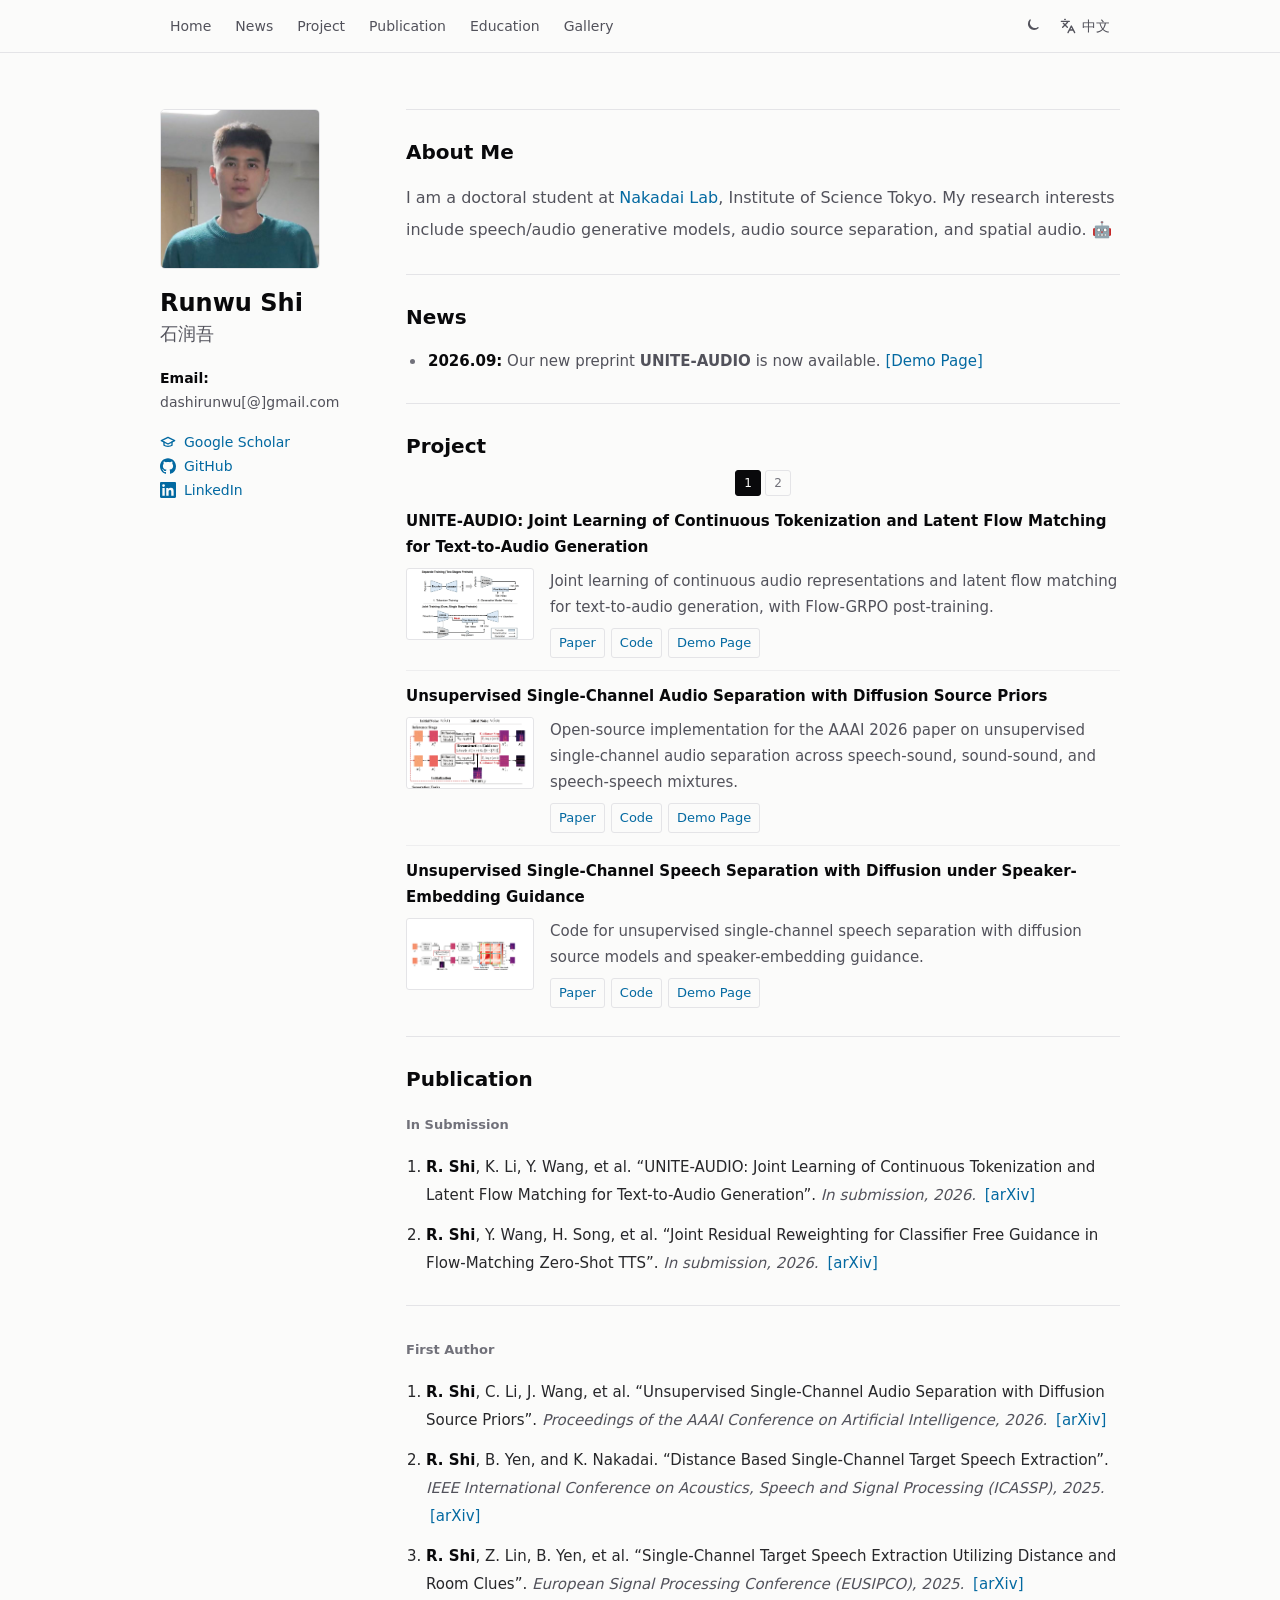
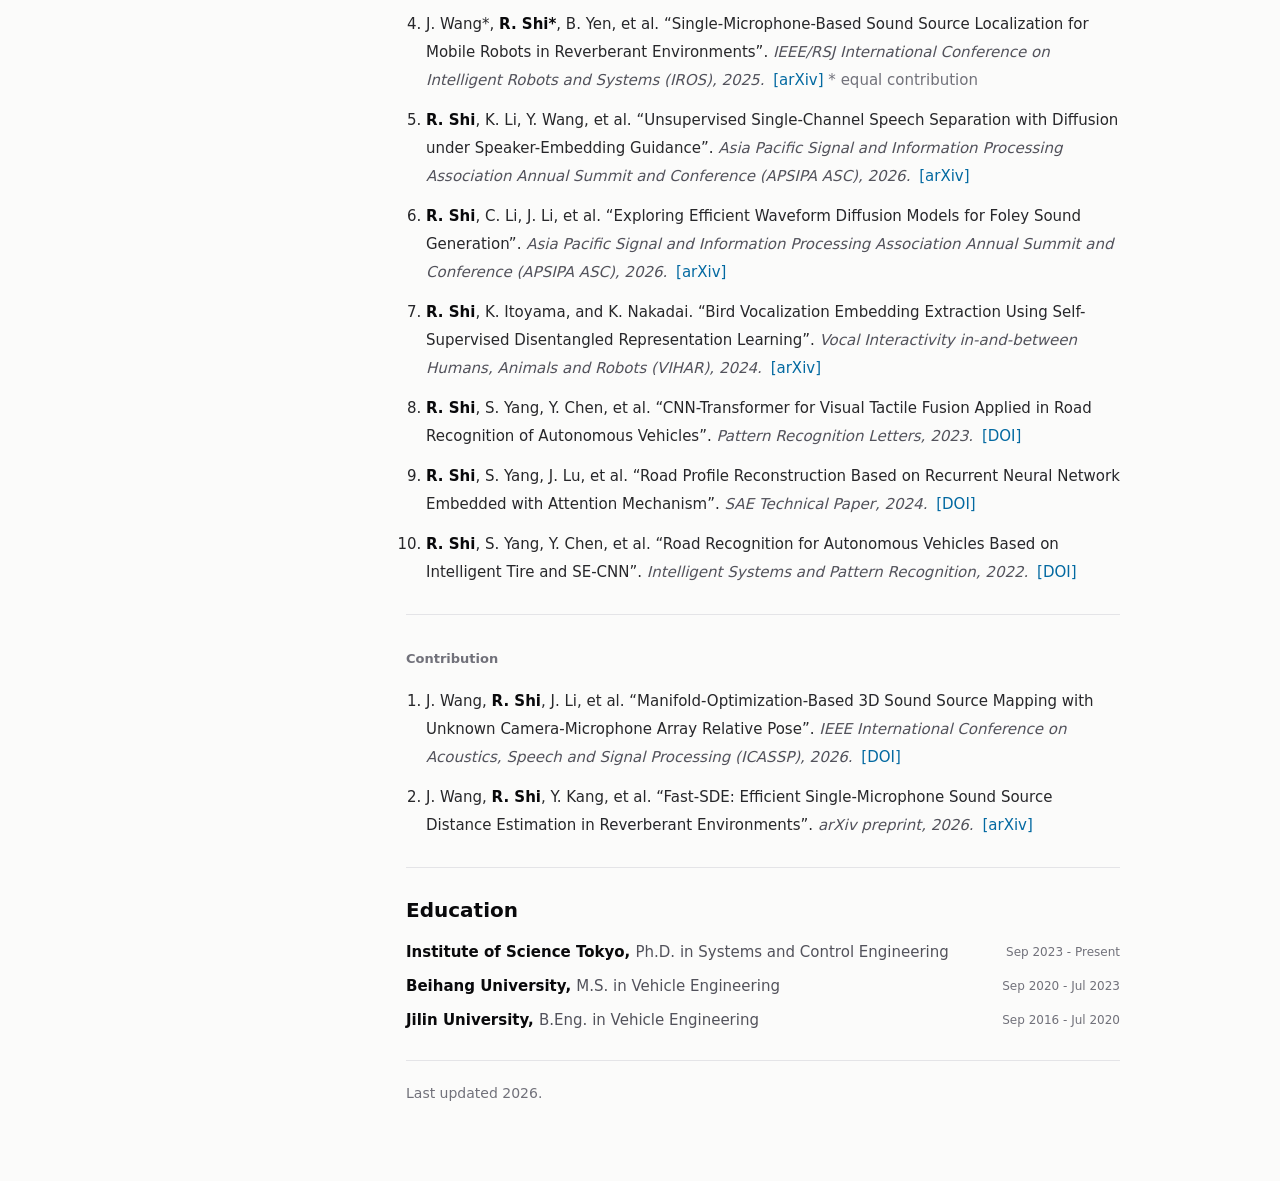
==== index.html @ 5efcd3d0 "Move project pagination above items" ====
<!doctype html>
<html lang="en" data-lang="en">
  <head>
    <meta charset="utf-8" />
    <meta name="viewport" content="width=device-width, initial-scale=1" />
    <title>Runwu Shi（石润吾）Home page</title>
    <meta
      name="description"
      content="Personal academic homepage of Runwu Shi, a doctoral student working on speech, audio, and signal processing."
    />
    <meta property="og:title" content="Runwu Shi（石润吾）Home page" />
    <meta
      property="og:description"
      content="Personal academic homepage of Runwu Shi, a doctoral student working on speech, audio, and signal processing."
    />
    <meta property="og:url" content="https://runwushi.github.io/" />
    <meta property="og:type" content="website" />
    <link rel="icon" type="image/png" href="assets/favicon.png" />
    <link rel="apple-touch-icon" href="assets/favicon.png" />
    <link rel="stylesheet" href="styles.css?v=20260924-2" />
  </head>
  <body>
    <header class="site-header">
      <div class="header-inner">
        <nav class="nav" aria-label="Primary navigation">
          <a href="#top">Home</a>
          <a href="#news">News</a>
          <a href="#projects">Project</a>
          <a href="#publications">Publication</a>
          <a href="#education">Education</a>
          <a href="gallery.html">Gallery</a>
        </nav>
        <div class="header-actions">
          <button
            class="icon-button"
            id="theme-toggle"
            type="button"
            aria-label="Switch to dark mode"
            title="Switch to dark mode"
          >
            <svg class="moon-icon" aria-hidden="true" viewBox="0 0 24 24">
              <path
                d="M21 14.7A8.5 8.5 0 0 1 9.3 3a7 7 0 1 0 11.7 11.7Z"
              />
            </svg>
            <svg class="sun-icon" aria-hidden="true" viewBox="0 0 24 24">
              <circle cx="12" cy="12" r="4" />
              <path
                d="M12 2v2M12 20v2M4.9 4.9l1.4 1.4M17.7 17.7l1.4 1.4M2 12h2M20 12h2M4.9 19.1l1.4-1.4M17.7 6.3l1.4-1.4"
              />
            </svg>
          </button>
          <button class="language-button" id="language-toggle" type="button">
            <svg aria-hidden="true" viewBox="0 0 24 24">
              <path
                d="m5 8 6 6M4 14l6-6 2-3M2 5h12M7 2h1M22 22l-5-10-5 10M14 18h6"
              />
            </svg>
            <span class="lang-en">中文</span>
            <span class="lang-zh">English</span>
          </button>
        </div>
      </div>
    </header>

    <main id="top" class="page">
      <aside class="profile">
        <img
          class="portrait"
          src="assets/runwu-shi-photo.jpg"
          alt="Runwu Shi portrait"
        />
        <h1>Runwu Shi</h1>
        <p class="cn-name">石润吾</p>
        <p class="email">
          <strong><span class="lang-en">Email</span><span class="lang-zh">邮箱</span>:</strong>
          dashirunwu[@]gmail.com
        </p>
        <div class="profile-links">
          <a
            href="https://scholar.google.com/citations?user=aUKH6-wAAAAJ&amp;hl=zh-CN"
            target="_blank"
            rel="noreferrer"
          >
            <svg aria-hidden="true" viewBox="0 0 24 24">
              <path d="M22 10 12 5 2 10l10 5 10-5Z" />
              <path d="M6 12v5c2.7 2 9.3 2 12 0v-5" />
            </svg>
            Google Scholar
          </a>
          <a href="https://github.com/RunwuShi/" target="_blank" rel="noreferrer">
            <svg aria-hidden="true" viewBox="0 0 24 24" class="github-mark">
              <path
                d="M12 .3C5.37.3 0 5.67 0 12.3c0 5.3 3.44 9.8 8.2 11.38.6.11.82-.26.82-.58 0-.28-.01-1.04-.02-2.04-3.34.72-4.04-1.61-4.04-1.61-.55-1.39-1.33-1.76-1.33-1.76-1.09-.74.08-.73.08-.73 1.2.08 1.84 1.24 1.84 1.24 1.07 1.83 2.81 1.3 3.49 1 .11-.78.42-1.3.76-1.6-2.66-.3-5.46-1.33-5.46-5.93 0-1.31.47-2.38 1.24-3.22-.12-.3-.54-1.52.12-3.18 0 0 1.01-.32 3.3 1.23.96-.27 1.98-.4 3-.4s2.04.13 3 .4c2.29-1.55 3.3-1.23 3.3-1.23.66 1.66.24 2.88.12 3.18.77.84 1.24 1.91 1.24 3.22 0 4.61-2.81 5.62-5.48 5.92.43.37.82 1.1.82 2.22 0 1.6-.02 2.89-.02 3.28 0 .32.22.69.83.57A12 12 0 0 0 24 12.3C24 5.67 18.63.3 12 .3Z"
              />
            </svg>
            GitHub
          </a>
          <a href="https://www.linkedin.com/in/runwu-shi-97a55925b" target="_blank" rel="noreferrer">
            <svg aria-hidden="true" viewBox="0 0 24 24" class="brand-mark">
              <path
                d="M20.45 20.45h-3.56v-5.58c0-1.33-.02-3.04-1.85-3.04-1.86 0-2.14 1.45-2.14 2.95v5.67H9.34V8.98h3.41v1.57h.05a3.74 3.74 0 0 1 3.37-1.85c3.61 0 4.28 2.38 4.28 5.47v6.28ZM5.32 7.42a2.06 2.06 0 1 1 0-4.12 2.06 2.06 0 0 1 0 4.12Zm1.78 13.03H3.54V8.98H7.1v11.47ZM22.23 0H1.76C.79 0 0 .77 0 1.73v20.54C0 23.23.79 24 1.76 24h20.47c.98 0 1.77-.77 1.77-1.73V1.73C24 .77 23.21 0 22.23 0Z"
              />
            </svg>
            LinkedIn
          </a>
        </div>
      </aside>

      <article class="content">
        <section id="about">
          <h2><span class="lang-en">About Me</span><span class="lang-zh">个人简介</span></h2>
          <p class="lang-en">
            I am a doctoral student at
            <a href="https://www.ra.sc.e.titech.ac.jp/" target="_blank" rel="noreferrer">Nakadai Lab</a>,
            Institute of Science Tokyo. My research interests include speech/audio
            generative models, audio source separation, and spatial audio. 🤖
          </p>
          <p class="lang-zh">
            我是东京科学大学
            <a href="https://www.ra.sc.e.titech.ac.jp/" target="_blank" rel="noreferrer">Nakadai Lab</a>
            的博士生。我的研究方向包括语音/音频生成模型、音源分离与空间音频等，欢迎合作~ 🤖
          </p>
        </section>

        <section id="news">
          <h2><span class="lang-en">News</span><span class="lang-zh">动态</span></h2>
          <ul class="news-list">
            <li>
              <time datetime="2026-09">2026.09:</time>
              <span class="lang-en">Our new preprint <strong>UNITE-AUDIO</strong> is now available.</span>
              <span class="lang-zh">我们的新论文 <strong>UNITE-AUDIO</strong> 现已公开。</span>
              <span class="links">
                <a href="https://runwushi.github.io/Unite-Audio/" target="_blank" rel="noreferrer">[Demo Page]</a>
              </span>
            </li>
          </ul>
        </section>

        <section id="projects">
          <h2><span class="lang-en">Project</span><span class="lang-zh">项目</span></h2>
          <nav class="project-pagination" aria-label="Project pages"></nav>
          <ul class="plain-list project-list">
            <li class="project-item">
              <p class="paper-title">UNITE-AUDIO: Joint Learning of Continuous Tokenization and Latent Flow Matching for Text-to-Audio Generation</p>
              <div class="project-body">
                <img class="project-thumbnail" src="assets/projects/unite-audio.png" alt="Overview of the UNITE-AUDIO training framework" width="1000" height="721" />
                <div class="project-copy">
                  <p class="lang-en">
                    Joint learning of continuous audio representations and latent flow
                    matching for text-to-audio generation, with Flow-GRPO post-training.
                  </p>
                  <p class="lang-zh">
                    联合学习连续音频表征与潜在 Flow Matching 的文本到音频生成方法，并采用
                    Flow-GRPO 进行后训练。
                  </p>
                  <p class="links">
                    <a href="https://arxiv.org/abs/2609.28206" target="_blank" rel="noreferrer">Paper</a>
                    <a href="https://github.com/RunwuShi/Unite-Audio" target="_blank" rel="noreferrer">Code</a>
                    <a href="https://runwushi.github.io/Unite-Audio/" target="_blank" rel="noreferrer">Demo Page</a>
                  </p>
                </div>
              </div>
            </li>
            <li class="project-item">
              <p class="paper-title">Unsupervised Single-Channel Audio Separation with Diffusion Source Priors</p>
              <div class="project-body">
                <img class="project-thumbnail" src="assets/projects/diffusion-source-priors.png" alt="Diffusion source prior audio separation framework" width="530" height="300" loading="lazy" />
                <div class="project-copy">
                  <p class="lang-en">
                    Open-source implementation for the AAAI 2026 paper on unsupervised
                    single-channel audio separation across speech-sound, sound-sound, and
                    speech-speech mixtures.
                  </p>
                  <p class="lang-zh">
                    AAAI 2026 论文的开源实现，面向 speech-sound、sound-sound 与 speech-speech
                    等单通道音频分离任务。
                  </p>
                  <p class="links">
                    <a href="https://arxiv.org/abs/2512.07226" target="_blank" rel="noreferrer">Paper</a>
                    <a href="https://github.com/RunwuShi/unasdiff" target="_blank" rel="noreferrer">Code</a>
                    <a href="https://runwushi.github.io/unasdiff/" target="_blank" rel="noreferrer">Demo Page</a>
                  </p>
                </div>
              </div>
            </li>
            <li class="project-item">
              <p class="paper-title">Unsupervised Single-Channel Speech Separation with Diffusion under Speaker-Embedding Guidance</p>
              <div class="project-body">
                <img class="project-thumbnail" src="assets/projects/speaker-embedding-guidance.png" alt="Speaker-embedding guided speech separation framework" width="1045" height="270" loading="lazy" />
                <div class="project-copy">
                  <p class="lang-en">
                    Code for unsupervised single-channel speech separation with diffusion
                    source models and speaker-embedding guidance.
                  </p>
                  <p class="lang-zh">
                    基于扩散源模型和说话人嵌入引导的无监督单通道语音分离代码。
                  </p>
                  <p class="links">
                    <a href="https://arxiv.org/abs/2509.24395" target="_blank" rel="noreferrer">Paper</a>
                    <a href="https://github.com/RunwuShi/UnSepDiff" target="_blank" rel="noreferrer">Code</a>
                    <a href="https://runwushi.github.io/UnSepDiff_demo/" target="_blank" rel="noreferrer">Demo Page</a>
                  </p>
                </div>
              </div>
            </li>
            <li class="project-item">
              <p class="paper-title">Real Grid RIR Dataset</p>
              <div class="project-body">
                <img class="project-thumbnail project-thumbnail-photo" src="assets/projects/grid-rir-dataset.jpg" alt="Microphone and loudspeaker setup for the Grid RIR dataset" width="1000" height="752" loading="lazy" />
                <div class="project-copy">
                  <p class="lang-en">
                    A real room impulse response dataset collected at grid source locations
                    in a meeting room, useful for distance estimation, spatial audio
                    separation, and target extraction.
                  </p>
                  <p class="lang-zh">
                    会议室网格位置采集的真实房间脉冲响应数据集，适用于距离估计、空间音频分离和目标提取等研究。
                  </p>
                  <p class="links">
                    <a href="https://zenodo.org/records/14717170" target="_blank" rel="noreferrer">Dataset</a>
                    <a href="https://github.com/RunwuShi/GridRIRDataset" target="_blank" rel="noreferrer">Code</a>
                  </p>
                </div>
              </div>
            </li>
          </ul>
        </section>

        <section id="publications">
          <h2><span class="lang-en">Publication</span><span class="lang-zh">论文</span></h2>
          <p class="publication-group-title">
            <span class="lang-en">In Submission</span>
            <span class="lang-zh">投稿中</span>
          </p>
          <ol class="publication-list">
            <li>
              <strong>R. Shi</strong>, K. Li, Y. Wang, et al. “UNITE-AUDIO: Joint
              Learning of Continuous Tokenization and Latent Flow Matching for
              Text-to-Audio Generation”. <em>In submission, 2026.</em>
              <a href="https://arxiv.org/abs/2609.28206" target="_blank" rel="noreferrer">[arXiv]</a>
            </li>
            <li>
              <strong>R. Shi</strong>, Y. Wang, H. Song, et al. “Joint Residual
              Reweighting for Classifier Free Guidance in Flow-Matching Zero-Shot TTS”.
              <em>In submission, 2026.</em>
              <a href="https://arxiv.org/abs/2606.25672" target="_blank" rel="noreferrer">[arXiv]</a>
            </li>
          </ol>

          <hr />

          <p class="publication-group-title">
            <span class="lang-en">First Author</span>
            <span class="lang-zh">第一作者</span>
          </p>
          <ol class="publication-list">
            <li>
              <strong>R. Shi</strong>, C. Li, J. Wang, et al. “Unsupervised
              Single-Channel Audio Separation with Diffusion Source Priors”.
              <em>Proceedings of the AAAI Conference on Artificial Intelligence, 2026.</em>
              <a href="https://arxiv.org/abs/2512.07226" target="_blank" rel="noreferrer">[arXiv]</a>
            </li>
            <li>
              <strong>R. Shi</strong>, B. Yen, and K. Nakadai. “Distance Based
              Single-Channel Target Speech Extraction”.
              <em>IEEE International Conference on Acoustics, Speech and Signal Processing (ICASSP), 2025.</em>
              <a href="https://arxiv.org/abs/2412.20144" target="_blank" rel="noreferrer">[arXiv]</a>
            </li>
            <li>
              <strong>R. Shi</strong>, Z. Lin, B. Yen, et al. “Single-Channel Target
              Speech Extraction Utilizing Distance and Room Clues”.
              <em>European Signal Processing Conference (EUSIPCO), 2025.</em>
              <a href="https://arxiv.org/abs/2505.14433" target="_blank" rel="noreferrer">[arXiv]</a>
            </li>
            <li>
              J. Wang*, <strong>R. Shi*</strong>, B. Yen, et al.
              “Single-Microphone-Based Sound Source Localization for Mobile Robots in
              Reverberant Environments”.
              <em>IEEE/RSJ International Conference on Intelligent Robots and Systems (IROS), 2025.</em>
              <a href="https://arxiv.org/abs/2506.16173" target="_blank" rel="noreferrer">[arXiv]</a>
              <span class="note">* equal contribution</span>
            </li>
            <li>
              <strong>R. Shi</strong>, K. Li, Y. Wang, et al. “Unsupervised
              Single-Channel Speech Separation with Diffusion under Speaker-Embedding
              Guidance”.
              <em>Asia Pacific Signal and Information Processing Association Annual Summit and Conference (APSIPA ASC), 2026.</em>
              <a href="https://arxiv.org/abs/2509.24395" target="_blank" rel="noreferrer">[arXiv]</a>
            </li>
            <li>
              <strong>R. Shi</strong>, C. Li, J. Li, et al. “Exploring Efficient
              Waveform Diffusion Models for Foley Sound Generation”.
              <em>Asia Pacific Signal and Information Processing Association Annual Summit and Conference (APSIPA ASC), 2026.</em>
              <a href="https://arxiv.org/abs/2607.29148" target="_blank" rel="noreferrer">[arXiv]</a>
            </li>
            <li>
              <strong>R. Shi</strong>, K. Itoyama, and K. Nakadai. “Bird Vocalization
              Embedding Extraction Using Self-Supervised Disentangled Representation
              Learning”.
              <em>Vocal Interactivity in-and-between Humans, Animals and Robots (VIHAR), 2024.</em>
              <a href="https://arxiv.org/abs/2412.20146" target="_blank" rel="noreferrer">[arXiv]</a>
            </li>
            <li>
              <strong>R. Shi</strong>, S. Yang, Y. Chen, et al. “CNN-Transformer for
              Visual Tactile Fusion Applied in Road Recognition of Autonomous Vehicles”.
              <em>Pattern Recognition Letters, 2023.</em>
              <a href="https://doi.org/10.1016/j.patrec.2022.11.023" target="_blank" rel="noreferrer">[DOI]</a>
            </li>
            <li>
              <strong>R. Shi</strong>, S. Yang, J. Lu, et al. “Road Profile
              Reconstruction Based on Recurrent Neural Network Embedded with Attention
              Mechanism”. <em>SAE Technical Paper, 2024.</em>
              <a href="https://doi.org/10.4271/2024-01-2294" target="_blank" rel="noreferrer">[DOI]</a>
            </li>
            <li>
              <strong>R. Shi</strong>, S. Yang, Y. Chen, et al. “Road Recognition for
              Autonomous Vehicles Based on Intelligent Tire and SE-CNN”.
              <em>Intelligent Systems and Pattern Recognition, 2022.</em>
              <a href="https://doi.org/10.1007/978-3-031-08277-1_24" target="_blank" rel="noreferrer">[DOI]</a>
            </li>
          </ol>

          <hr />

          <p class="publication-group-title">
            <span class="lang-en">Contribution</span>
            <span class="lang-zh">合作论文</span>
          </p>
          <ol class="publication-list">
            <li>
              J. Wang, <strong>R. Shi</strong>, J. Li, et al.
              “Manifold-Optimization-Based 3D Sound Source Mapping with Unknown
              Camera-Microphone Array Relative Pose”.
              <em>IEEE International Conference on Acoustics, Speech and Signal Processing (ICASSP), 2026.</em>
              <a href="https://doi.org/10.1109/ICASSP55912.2026.11462576" target="_blank" rel="noreferrer">[DOI]</a>
            </li>
            <li>
              J. Wang, <strong>R. Shi</strong>, Y. Kang, et al. “Fast-SDE: Efficient
              Single-Microphone Sound Source Distance Estimation in Reverberant
              Environments”. <em>arXiv preprint, 2026.</em>
              <a href="https://arxiv.org/abs/2606.12339" target="_blank" rel="noreferrer">[arXiv]</a>
            </li>
          </ol>
        </section>

        <section id="education">
          <h2><span class="lang-en">Education</span><span class="lang-zh">教育背景</span></h2>
          <div class="education-list">
            <div class="education-row">
              <p>
                <strong class="lang-en">Institute of Science Tokyo, </strong>
                <strong class="lang-zh">东京科学大学（东京工业大学），</strong>
                <span class="lang-en">Ph.D. in Systems and Control Engineering</span>
                <span class="lang-zh">系统与控制工程，博士</span>
              </p>
              <time><span class="lang-en">Sep 2023 - Present</span><span class="lang-zh">2023.9 - 至今</span></time>
            </div>
            <div class="education-row">
              <p>
                <strong class="lang-en">Beihang University, </strong>
                <strong class="lang-zh">北京航空航天大学，</strong>
                <span class="lang-en">M.S. in Vehicle Engineering</span>
                <span class="lang-zh">车辆工程，硕士</span>
              </p>
              <time><span class="lang-en">Sep 2020 - Jul 2023</span><span class="lang-zh">2020.9 - 2023.7</span></time>
            </div>
            <div class="education-row">
              <p>
                <strong class="lang-en">Jilin University, </strong>
                <strong class="lang-zh">吉林大学，</strong>
                <span class="lang-en">B.Eng. in Vehicle Engineering</span>
                <span class="lang-zh">车辆工程，本科</span>
              </p>
              <time><span class="lang-en">Sep 2016 - Jul 2020</span><span class="lang-zh">2016.9 - 2020.7</span></time>
            </div>
          </div>
        </section>

        <footer>Last updated 2026.</footer>
      </article>
    </main>

    <script src="script.js?v=20260924-4"></script>
  </body>
</html>
---- styles.css ----
:root {
  color-scheme: light;
  --bg: #fbfbfa;
  --text: #27272a;
  --muted: #52525b;
  --subtle: #71717a;
  --heading: #09090b;
  --line: #e4e4e7;
  --line-soft: #eeeeef;
  --hover: #f4f4f5;
  --link: #0369a1;
  --header-bg: rgb(251 251 250 / 0.95);
}

:root.dark {
  color-scheme: dark;
  --bg: #2b2b2b;
  --text: #d4d4d8;
  --muted: #d4d4d8;
  --subtle: #a1a1aa;
  --heading: #f4f4f5;
  --line: rgb(63 63 70 / 0.65);
  --line-soft: rgb(63 63 70 / 0.55);
  --hover: rgb(63 63 70 / 0.3);
  --link: #7dd3fc;
  --header-bg: rgb(43 43 43 / 0.95);
}

* {
  box-sizing: border-box;
}

html {
  scroll-behavior: smooth;
}

body {
  margin: 0;
  background: var(--bg);
  color: var(--text);
  font-family:
    ui-sans-serif,
    system-ui,
    -apple-system,
    BlinkMacSystemFont,
    "Segoe UI",
    sans-serif;
  transition:
    background-color 180ms ease,
    color 180ms ease;
}

a {
  color: var(--link);
  text-decoration: none;
}

a:hover {
  text-decoration: underline;
}

.site-header {
  position: sticky;
  top: 0;
  z-index: 50;
  border-bottom: 1px solid var(--line);
  background: var(--header-bg);
  backdrop-filter: blur(12px);
}

.header-inner {
  max-width: 64rem;
  margin: 0 auto;
  padding: 0.75rem 1.25rem;
  display: flex;
  align-items: center;
  justify-content: space-between;
  gap: 1rem;
}

.nav {
  display: flex;
  flex-wrap: wrap;
  align-items: center;
  gap: 0.25rem;
}

.nav a,
.language-button {
  border-radius: 3px;
  padding: 0.25rem 0.625rem;
  color: var(--muted);
  font-size: 0.875rem;
  line-height: 1.25rem;
  transition:
    background-color 150ms ease,
    color 150ms ease;
}

.nav a:hover,
.language-button:hover {
  background: var(--hover);
  color: var(--heading);
  text-decoration: none;
}

.header-actions {
  display: flex;
  align-items: center;
  flex-shrink: 0;
  gap: 0.25rem;
}

button {
  border: 0;
  background: transparent;
  font: inherit;
  color: inherit;
  cursor: pointer;
}

.icon-button {
  width: 1.75rem;
  height: 1.75rem;
  display: inline-flex;
  align-items: center;
  justify-content: center;
  color: var(--muted);
  transition: color 150ms ease;
}

.icon-button:hover {
  color: var(--heading);
}

.icon-button svg,
.language-button svg {
  width: 1rem;
  height: 1rem;
  fill: none;
  stroke: currentColor;
  stroke-linecap: round;
  stroke-linejoin: round;
  stroke-width: 2;
  transition: transform 150ms ease;
}

.icon-button:hover .moon-icon {
  transform: rotate(-12deg) scale(1.1);
}

.icon-button:hover .sun-icon {
  transform: rotate(12deg) scale(1.1);
}

.language-button:hover svg {
  transform: translateY(-0.125rem) scale(1.1);
}

.sun-icon,
.dark .moon-icon {
  display: none;
}

.dark .sun-icon {
  display: block;
}

.language-button {
  display: inline-flex;
  align-items: center;
  gap: 0.375rem;
}

.page {
  max-width: 64rem;
  margin: 0 auto;
  padding: 2.5rem 1.25rem;
  display: grid;
  gap: 2.25rem;
}

.profile {
  align-self: start;
}

.portrait {
  width: 8rem;
  aspect-ratio: 1;
  object-fit: cover;
  object-position: 50% 18%;
  border: 1px solid var(--line);
  border-radius: 5px;
  display: block;
}

.profile h1 {
  margin: 1.25rem 0 0;
  color: var(--heading);
  font-size: 1.5rem;
  line-height: 1.2;
}

.cn-name {
  margin: 0.25rem 0 0;
  color: var(--muted);
  font-size: 1.125rem;
  font-weight: 500;
}

.email {
  margin: 1.25rem 0 0;
  color: var(--muted);
  font-size: 0.875rem;
  line-height: 1.5rem;
}

.email strong {
  color: var(--heading);
  font-weight: 600;
}

.profile-links {
  margin-top: 1.25rem;
  display: flex;
  flex-direction: column;
  gap: 0.5rem;
}

.profile-links a {
  width: fit-content;
  display: inline-flex;
  align-items: center;
  gap: 0.5rem;
  font-size: 0.875rem;
}

.profile-links svg {
  width: 1rem;
  height: 1rem;
  flex: 0 0 auto;
  fill: none;
  stroke: currentColor;
  stroke-linecap: round;
  stroke-linejoin: round;
  stroke-width: 2;
}

.profile-links .github-mark,
.profile-links .brand-mark {
  fill: currentColor;
  stroke: none;
}

section {
  scroll-margin-top: 5rem;
  border-top: 1px solid var(--line);
  padding: 1.75rem 0;
}

h2 {
  margin: 0 0 1rem;
  color: var(--heading);
  font-size: 1.25rem;
  line-height: 1.75rem;
}

p {
  margin: 0;
}

section > p {
  max-width: 48rem;
  color: var(--muted);
  font-size: 1rem;
  line-height: 2rem;
}

.education-list {
  display: grid;
  gap: 0.625rem;
}

.education-row {
  display: grid;
  gap: 0.125rem;
}

.education-row p {
  color: var(--muted);
  font-size: 0.9375rem;
  line-height: 1.5rem;
}

.education-row strong {
  color: var(--heading);
  font-weight: 600;
}

.education-row time {
  color: var(--subtle);
  font-size: 0.75rem;
  font-weight: 500;
  line-height: 1.5rem;
}

.plain-list {
  margin: 0;
  padding: 0;
  list-style: none;
}

.news-list {
  margin: 0;
  padding-left: 1.25rem;
  color: var(--muted);
  font-size: 0.9375rem;
  line-height: 1.75rem;
}

.news-list li {
  display: list-item;
  padding-left: 0.125rem;
}

.news-list li::marker {
  color: var(--subtle);
}

.news-list time {
  color: var(--heading);
  font-weight: 600;
  font-variant-numeric: tabular-nums;
  white-space: nowrap;
}

.news-list .links {
  display: inline;
}

.news-list .links a:last-child {
  margin-right: 0;
}

.project-list {
  display: grid;
  color: var(--muted);
  font-size: 0.9375rem;
  line-height: 1.625rem;
}

.project-item + .project-item {
  margin-top: 0.75rem;
  padding-top: 0.75rem;
  border-top: 1px solid var(--line-soft);
}

.project-item.project-page-first {
  margin-top: 0;
  padding-top: 0;
  border-top: 0;
}

.paper-title {
  color: var(--heading);
  font-weight: 600;
}

.project-body {
  margin-top: 0.5rem;
  display: grid;
  grid-template-columns: 8rem minmax(0, 1fr);
  align-items: start;
  gap: 1rem;
}

.project-thumbnail {
  width: 100%;
  height: 4.5rem;
  aspect-ratio: 16 / 9;
  display: block;
  object-fit: contain;
  border: 1px solid var(--line);
  border-radius: 3px;
  background: light-dark(#ffffff, #f4f4f5);
}

.project-thumbnail-photo {
  object-fit: cover;
}

.project-list .links {
  margin-top: 0.5rem;
  display: flex;
  flex-wrap: wrap;
  gap: 0.375rem;
}

.project-list .links a {
  margin: 0;
  border: 1px solid var(--line);
  border-radius: 3px;
  padding: 0.125rem 0.5rem;
  font-size: 0.8125rem;
  line-height: 1.5rem;
  transition:
    background-color 150ms ease,
    color 150ms ease;
}

.project-list .links a:hover {
  background: var(--hover);
  color: var(--heading);
  text-decoration: none;
}

.project-pagination {
  margin: -0.375rem 0 0.75rem;
  display: flex;
  justify-content: center;
  gap: 0.25rem;
}

.project-pagination button {
  width: 1.625rem;
  height: 1.625rem;
  border: 1px solid var(--line);
  border-radius: 3px;
  color: var(--subtle);
  font-size: 0.75rem;
  line-height: 1;
}

.project-pagination button:hover {
  background: var(--hover);
  color: var(--heading);
}

.project-pagination button[aria-current="page"] {
  border-color: var(--heading);
  background: var(--heading);
  color: var(--bg);
}

.links a {
  margin-right: 0.5rem;
}

.publication-list {
  margin: 0;
  padding-left: 1.25rem;
  color: var(--text);
  font-size: 0.9375rem;
  line-height: 1.75rem;
}

.publication-group-title {
  margin: 0 0 0.75rem;
  color: var(--subtle);
  font-size: 0.8125rem;
  font-weight: 600;
  letter-spacing: 0;
}

.publication-list li + li {
  margin-top: 0.75rem;
}

.publication-list strong {
  color: var(--heading);
  font-weight: 700;
}

.publication-list em {
  color: var(--muted);
  font-style: italic;
}

.publication-list a {
  margin-left: 0.25rem;
}

.note {
  color: var(--subtle);
}

.gallery-page {
  max-width: 44rem;
  display: block;
}

.gallery-content {
  width: 100%;
}

.gallery-intro {
  margin-bottom: 1.75rem;
}

.gallery-list {
  display: grid;
  gap: 2.5rem;
}

.gallery-item {
  margin: 0;
}

.gallery-item + .gallery-item {
  padding-top: 2.5rem;
  border-top: 1px solid var(--line);
}

.gallery-artwork {
  width: 100%;
  height: auto;
  display: block;
  border: 1px solid var(--line);
  border-radius: 3px;
}

.gallery-item.portrait-item {
  width: min(100%, 22rem);
  margin: 0 auto;
}

.gallery-caption {
  margin-top: 0.75rem;
  display: flex;
  align-items: baseline;
  justify-content: space-between;
  gap: 1rem;
  color: var(--muted);
  font-size: 0.875rem;
  line-height: 1.5rem;
}

.gallery-caption a {
  flex-shrink: 0;
}

hr {
  margin: 1.75rem 0;
  border: 0;
  border-top: 1px solid var(--line);
}

footer {
  border-top: 1px solid var(--line);
  padding: 1.5rem 0;
  color: var(--subtle);
  font-size: 0.875rem;
}

[data-lang="en"] .lang-zh,
[data-lang="zh"] .lang-en {
  display: none;
}

@media (min-width: 640px) {
  .header-inner,
  .page {
    padding-left: 2rem;
    padding-right: 2rem;
  }

  .portrait {
    width: 10rem;
  }
}

@media (min-width: 768px) {
  .page {
    grid-template-columns: 13.125rem minmax(0, 1fr);
    padding-top: 3.5rem;
    padding-bottom: 3.5rem;
  }

  .profile {
    position: sticky;
    top: 5rem;
  }

  .education-row {
    grid-template-columns: minmax(0, 1fr) auto;
    column-gap: 1.5rem;
  }

  .education-row time {
    text-align: right;
  }
}

@media (max-width: 640px) {
  .project-body {
    grid-template-columns: 7rem minmax(0, 1fr);
    gap: 0.75rem;
  }

  .project-thumbnail {
    width: 7rem;
    height: 3.9375rem;
  }
}

@media (max-width: 520px) {
  .header-inner {
    align-items: flex-start;
  }

  .header-actions {
    padding-top: 0.125rem;
  }

  .nav a,
  .language-button {
    padding-left: 0.4rem;
    padding-right: 0.4rem;
  }

}
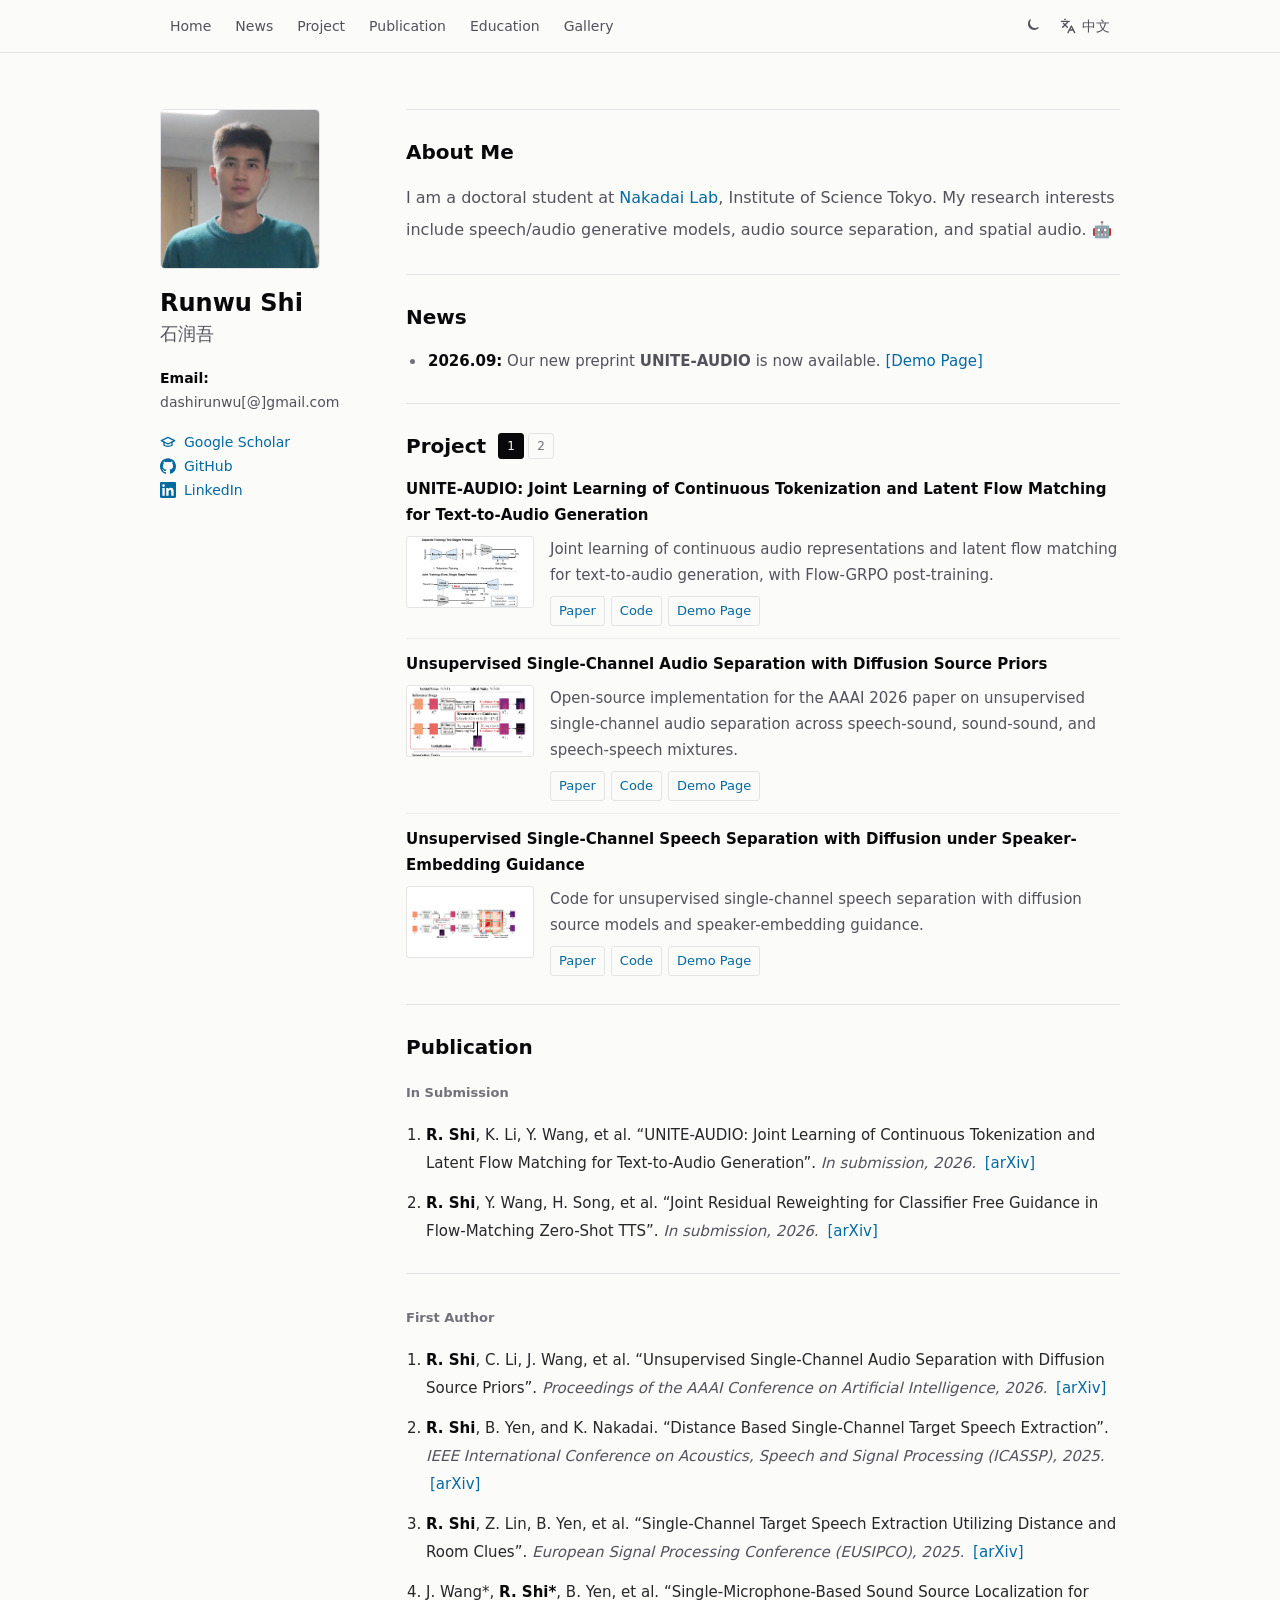
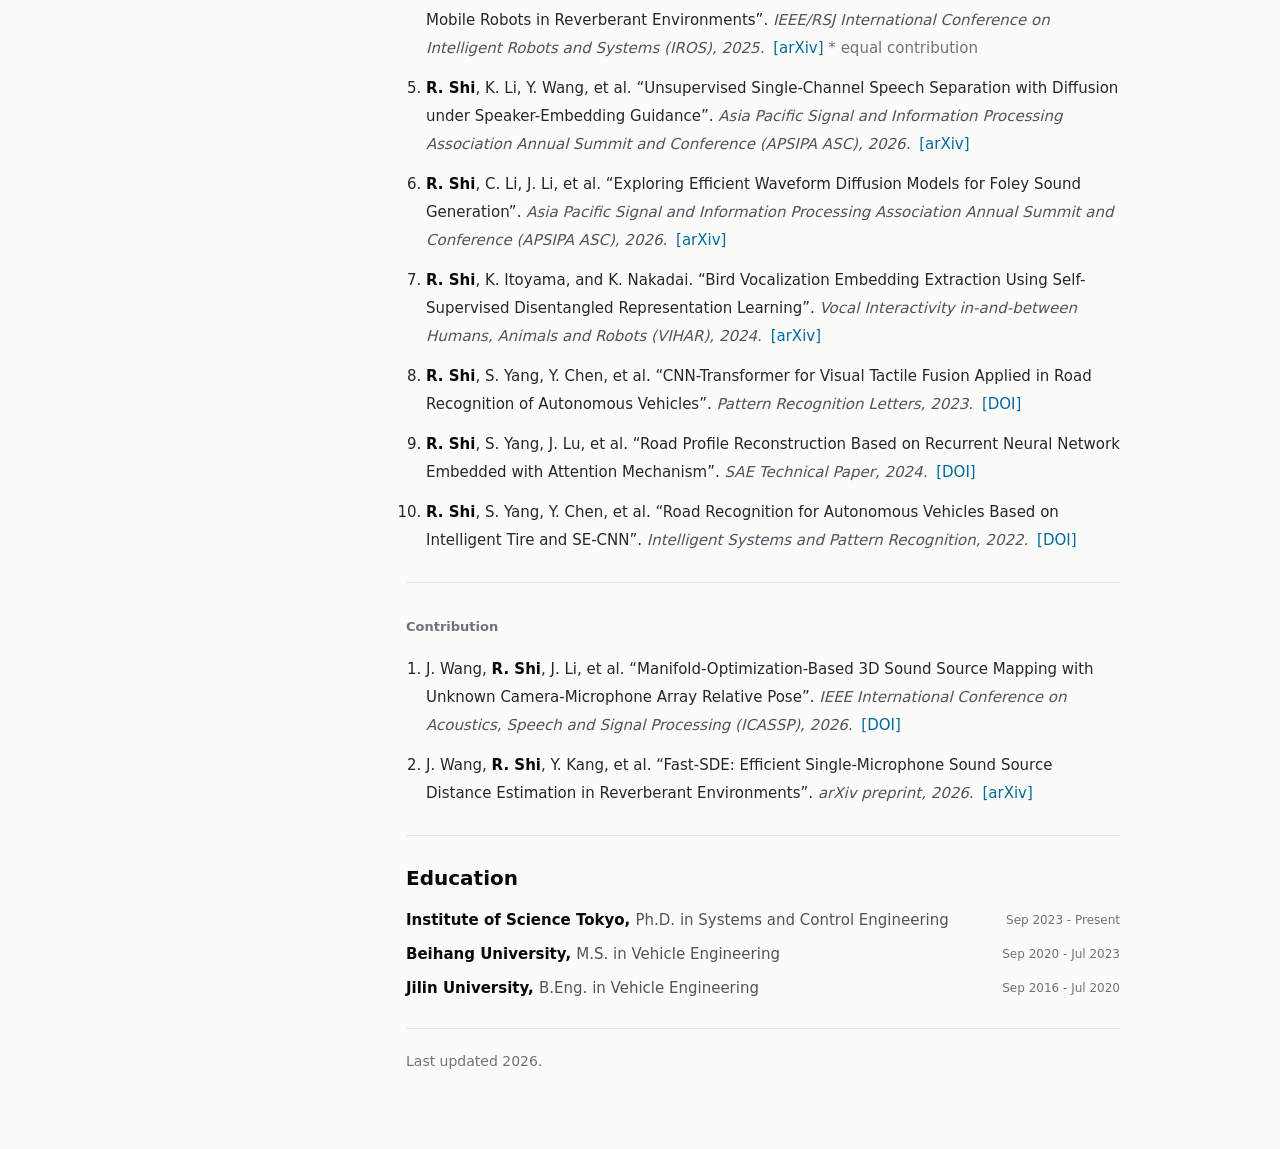
==== commit 911b3eba: "Align project pagination with heading" ====
--- a/index.html
+++ b/index.html
@@ -17,7 +17,7 @@
     <meta property="og:type" content="website" />
     <link rel="icon" type="image/png" href="assets/favicon.png" />
     <link rel="apple-touch-icon" href="assets/favicon.png" />
-    <link rel="stylesheet" href="styles.css?v=20260924-2" />
+    <link rel="stylesheet" href="styles.css?v=20260924-3" />
   </head>
   <body>
     <header class="site-header">
@@ -138,8 +138,10 @@
         </section>
 
         <section id="projects">
-          <h2><span class="lang-en">Project</span><span class="lang-zh">项目</span></h2>
-          <nav class="project-pagination" aria-label="Project pages"></nav>
+          <div class="project-heading">
+            <h2><span class="lang-en">Project</span><span class="lang-zh">项目</span></h2>
+            <nav class="project-pagination" aria-label="Project pages"></nav>
+          </div>
           <ul class="plain-list project-list">
             <li class="project-item">
               <p class="paper-title">UNITE-AUDIO: Joint Learning of Continuous Tokenization and Latent Flow Matching for Text-to-Audio Generation</p>
--- a/styles.css
+++ b/styles.css
@@ -414,10 +414,19 @@
   text-decoration: none;
 }
 
+.project-heading {
+  display: flex;
+  align-items: center;
+  gap: 0.75rem;
+  margin-bottom: 1rem;
+}
+
+.project-heading h2 {
+  margin: 0;
+}
+
 .project-pagination {
-  margin: -0.375rem 0 0.75rem;
-  display: flex;
-  justify-content: center;
+  display: flex;
   gap: 0.25rem;
 }
 
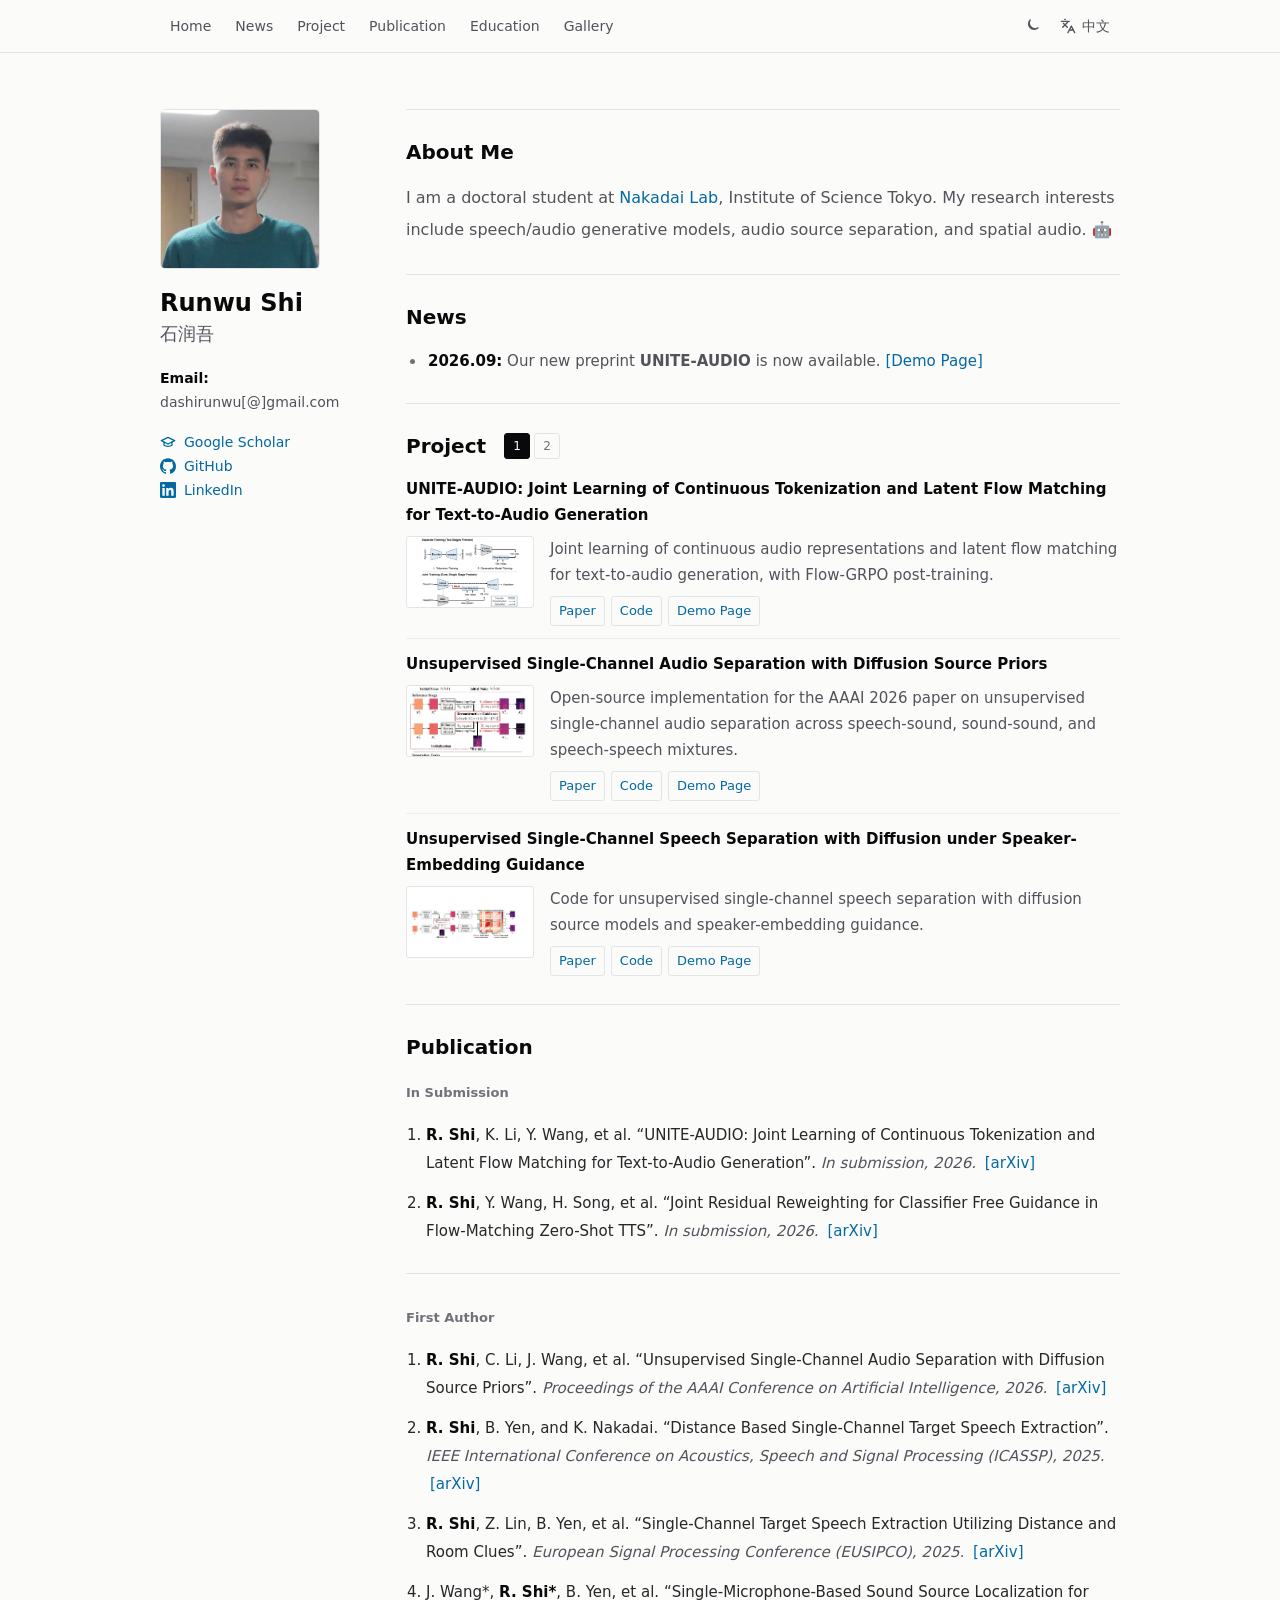
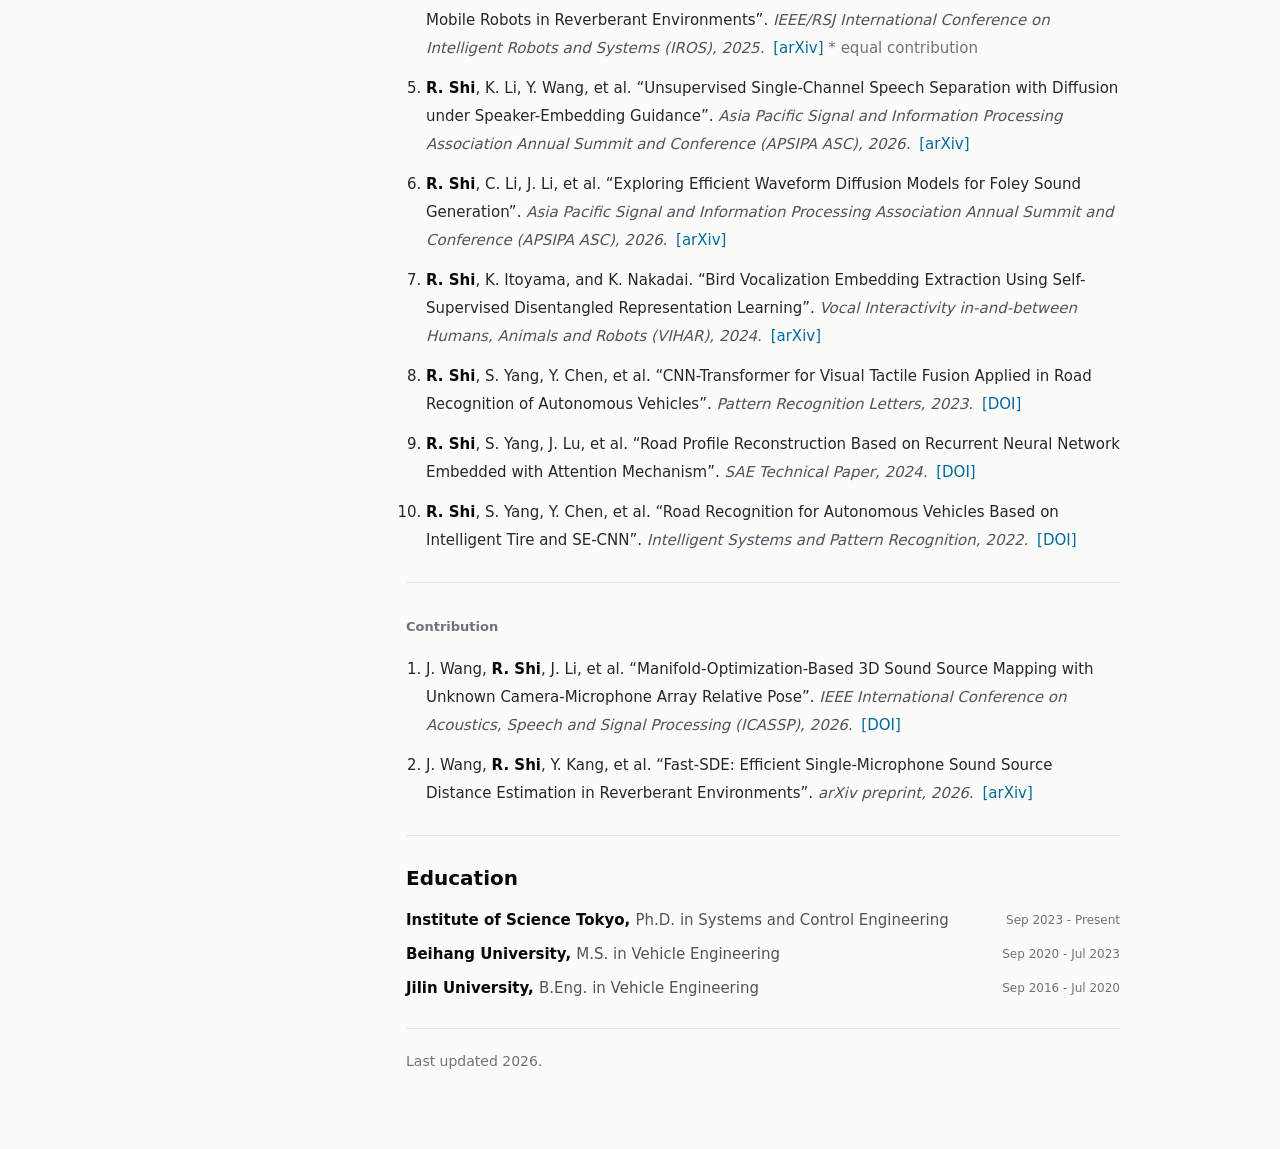
==== commit 03988cc2: "Space project pagination from heading" ====
--- a/index.html
+++ b/index.html
@@ -17,7 +17,7 @@
     <meta property="og:type" content="website" />
     <link rel="icon" type="image/png" href="assets/favicon.png" />
     <link rel="apple-touch-icon" href="assets/favicon.png" />
-    <link rel="stylesheet" href="styles.css?v=20260924-3" />
+    <link rel="stylesheet" href="styles.css?v=20260924-4" />
   </head>
   <body>
     <header class="site-header">
--- a/styles.css
+++ b/styles.css
@@ -417,7 +417,7 @@
 .project-heading {
   display: flex;
   align-items: center;
-  gap: 0.75rem;
+  gap: 1.125rem;
   margin-bottom: 1rem;
 }
 
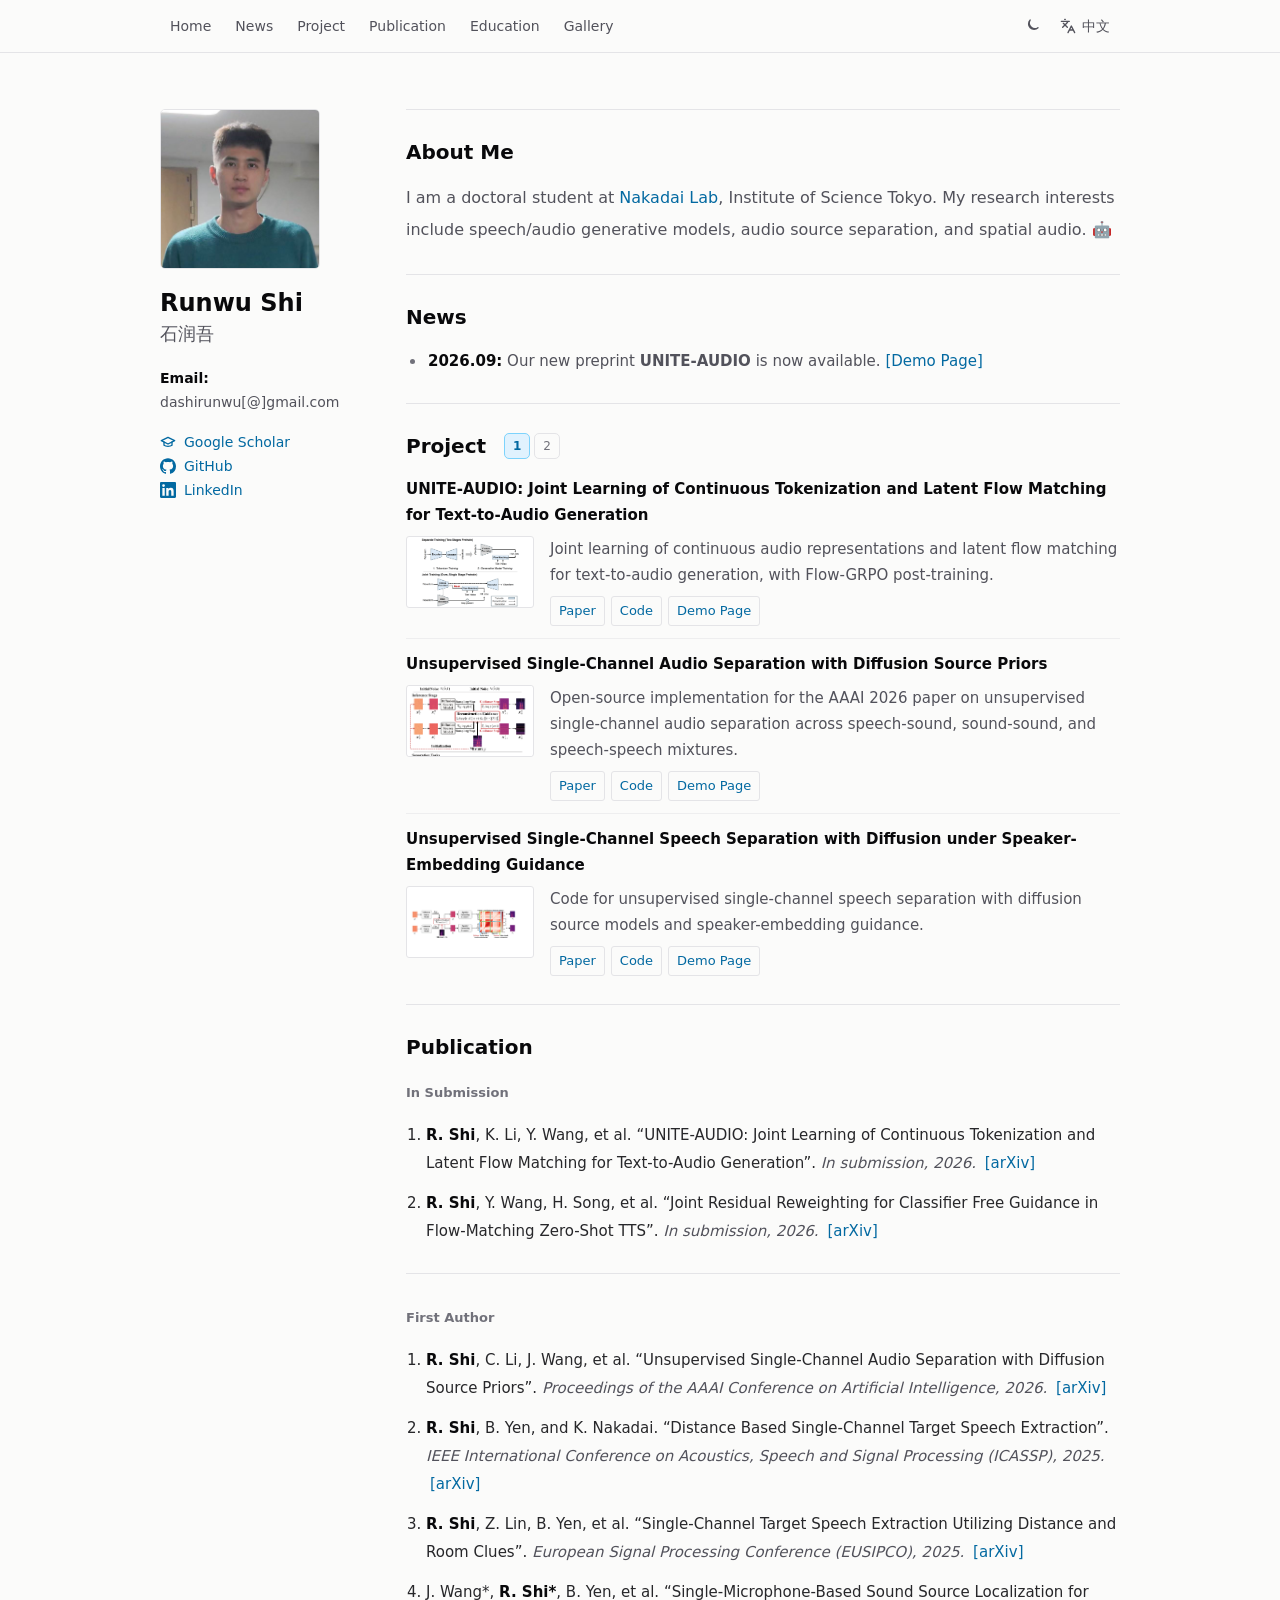
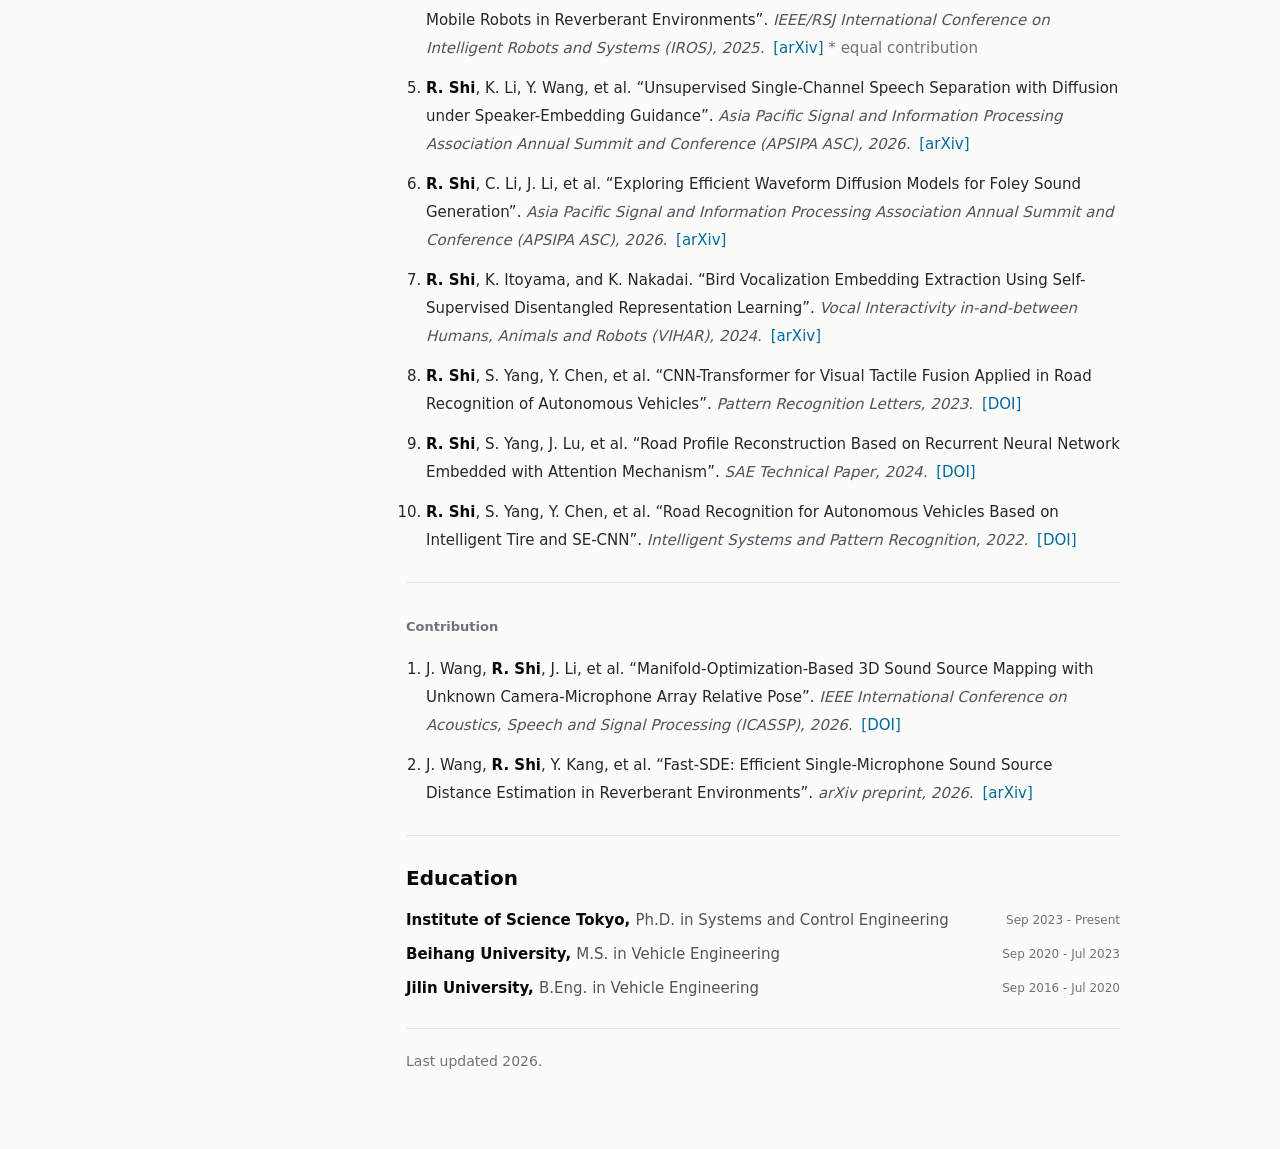
==== commit fad277a0: "Soften project pagination style" ====
--- a/index.html
+++ b/index.html
@@ -17,7 +17,7 @@
     <meta property="og:type" content="website" />
     <link rel="icon" type="image/png" href="assets/favicon.png" />
     <link rel="apple-touch-icon" href="assets/favicon.png" />
-    <link rel="stylesheet" href="styles.css?v=20260924-4" />
+    <link rel="stylesheet" href="styles.css?v=20260924-5" />
   </head>
   <body>
     <header class="site-header">
--- a/styles.css
+++ b/styles.css
@@ -9,6 +9,8 @@
   --line-soft: #eeeeef;
   --hover: #f4f4f5;
   --link: #0369a1;
+  --pagination-active-bg: #e0f2fe;
+  --pagination-active-border: #7dd3fc;
   --header-bg: rgb(251 251 250 / 0.95);
 }
 
@@ -23,6 +25,8 @@
   --line-soft: rgb(63 63 70 / 0.55);
   --hover: rgb(63 63 70 / 0.3);
   --link: #7dd3fc;
+  --pagination-active-bg: #164e63;
+  --pagination-active-border: #0e7490;
   --header-bg: rgb(43 43 43 / 0.95);
 }
 
@@ -434,7 +438,7 @@
   width: 1.625rem;
   height: 1.625rem;
   border: 1px solid var(--line);
-  border-radius: 3px;
+  border-radius: 5px;
   color: var(--subtle);
   font-size: 0.75rem;
   line-height: 1;
@@ -446,9 +450,10 @@
 }
 
 .project-pagination button[aria-current="page"] {
-  border-color: var(--heading);
-  background: var(--heading);
-  color: var(--bg);
+  border-color: var(--pagination-active-border);
+  background: var(--pagination-active-bg);
+  color: var(--link);
+  font-weight: 600;
 }
 
 .links a {
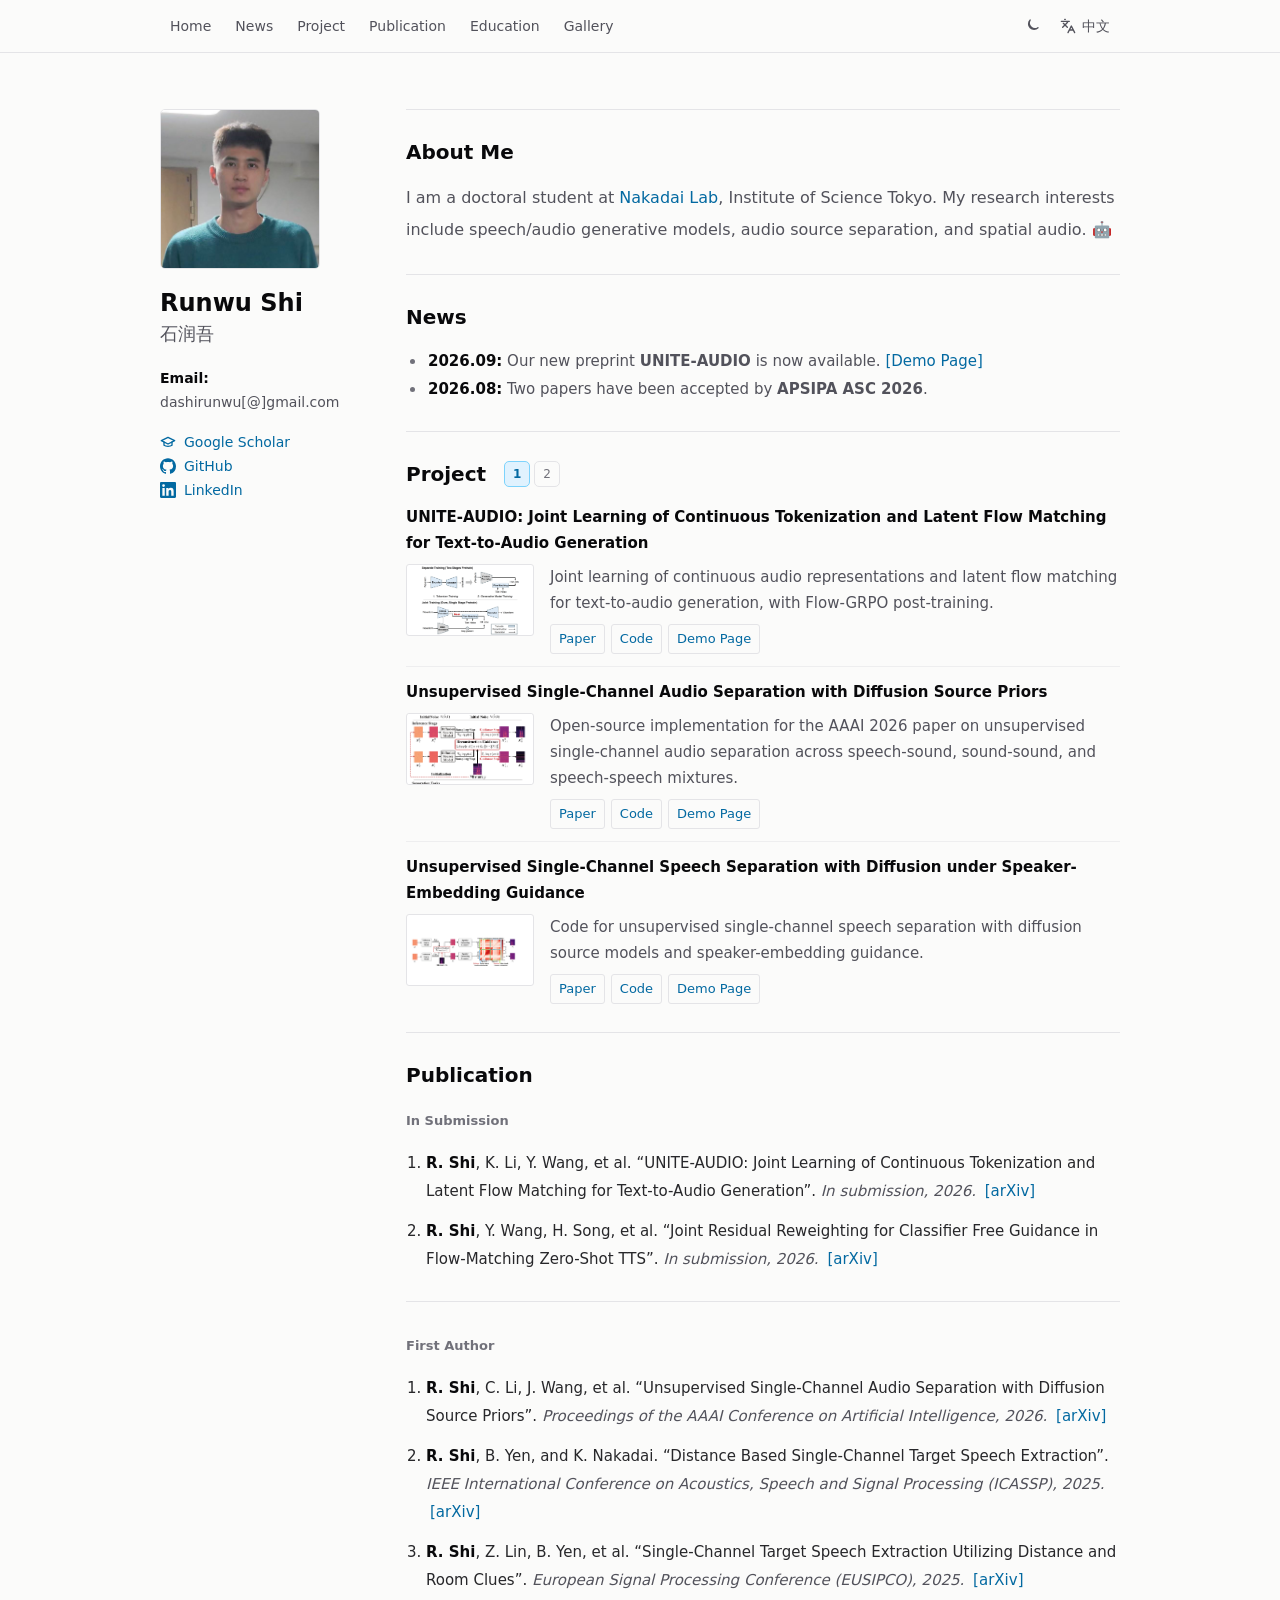
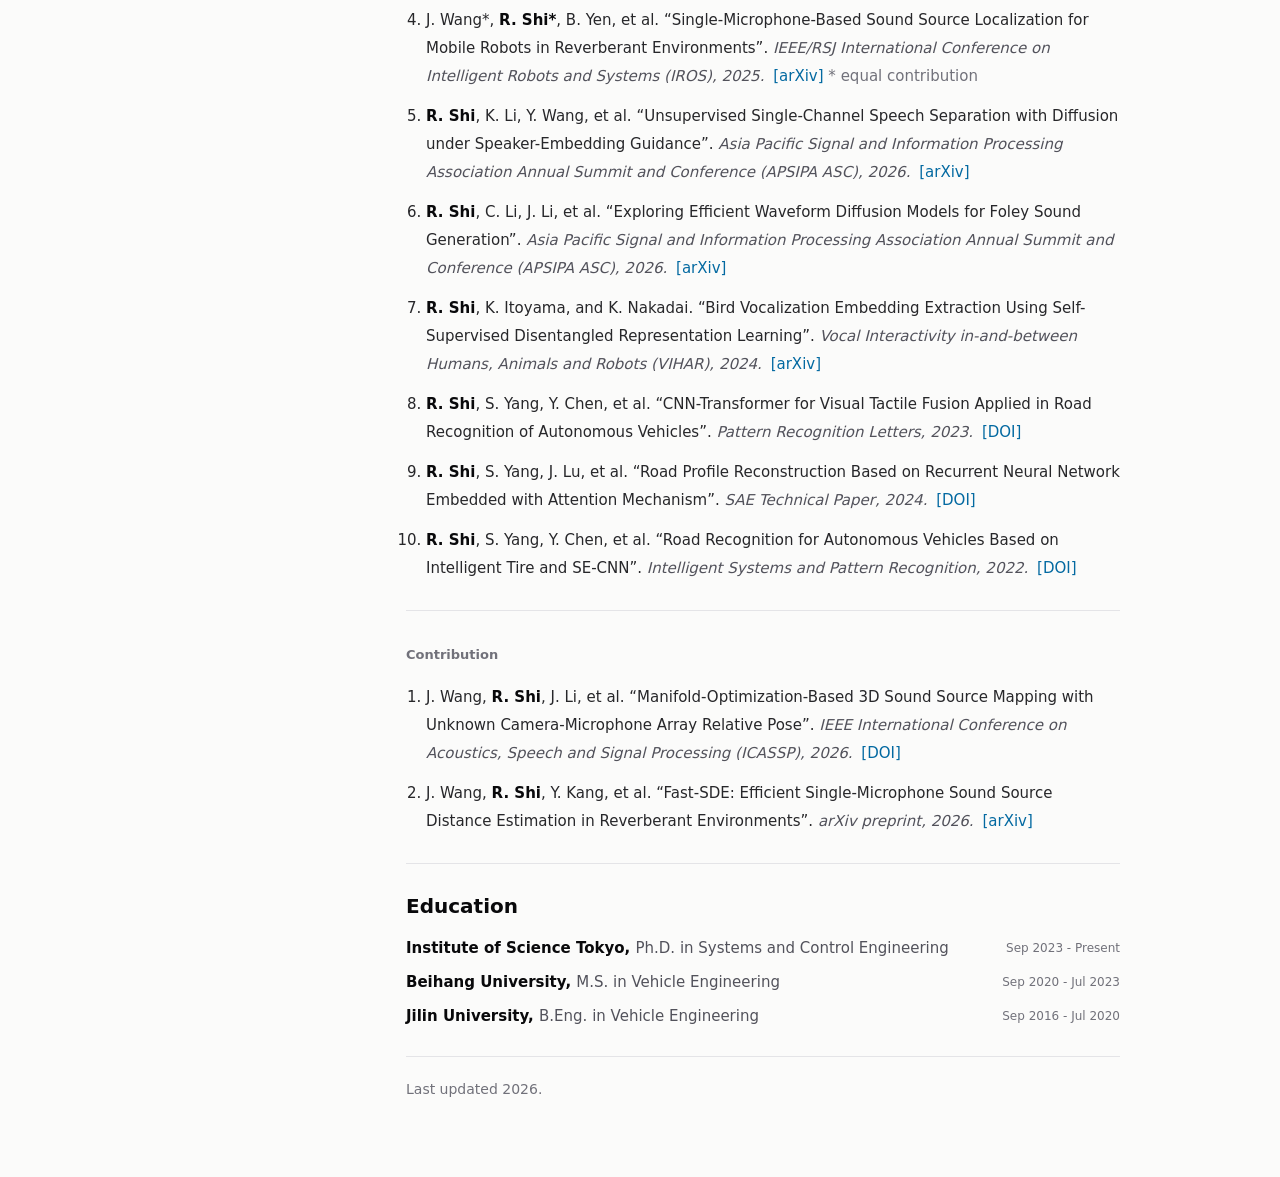
==== commit cf9079ab: "Add APSIPA news update" ====
--- a/index.html
+++ b/index.html
@@ -134,6 +134,11 @@
                 <a href="https://runwushi.github.io/Unite-Audio/" target="_blank" rel="noreferrer">[Demo Page]</a>
               </span>
             </li>
+            <li>
+              <time datetime="2026-08">2026.08:</time>
+              <span class="lang-en">Two papers have been accepted by <strong>APSIPA ASC 2026</strong>.</span>
+              <span class="lang-zh">两篇论文已被 <strong>APSIPA ASC 2026</strong> 录用。</span>
+            </li>
           </ul>
         </section>
 
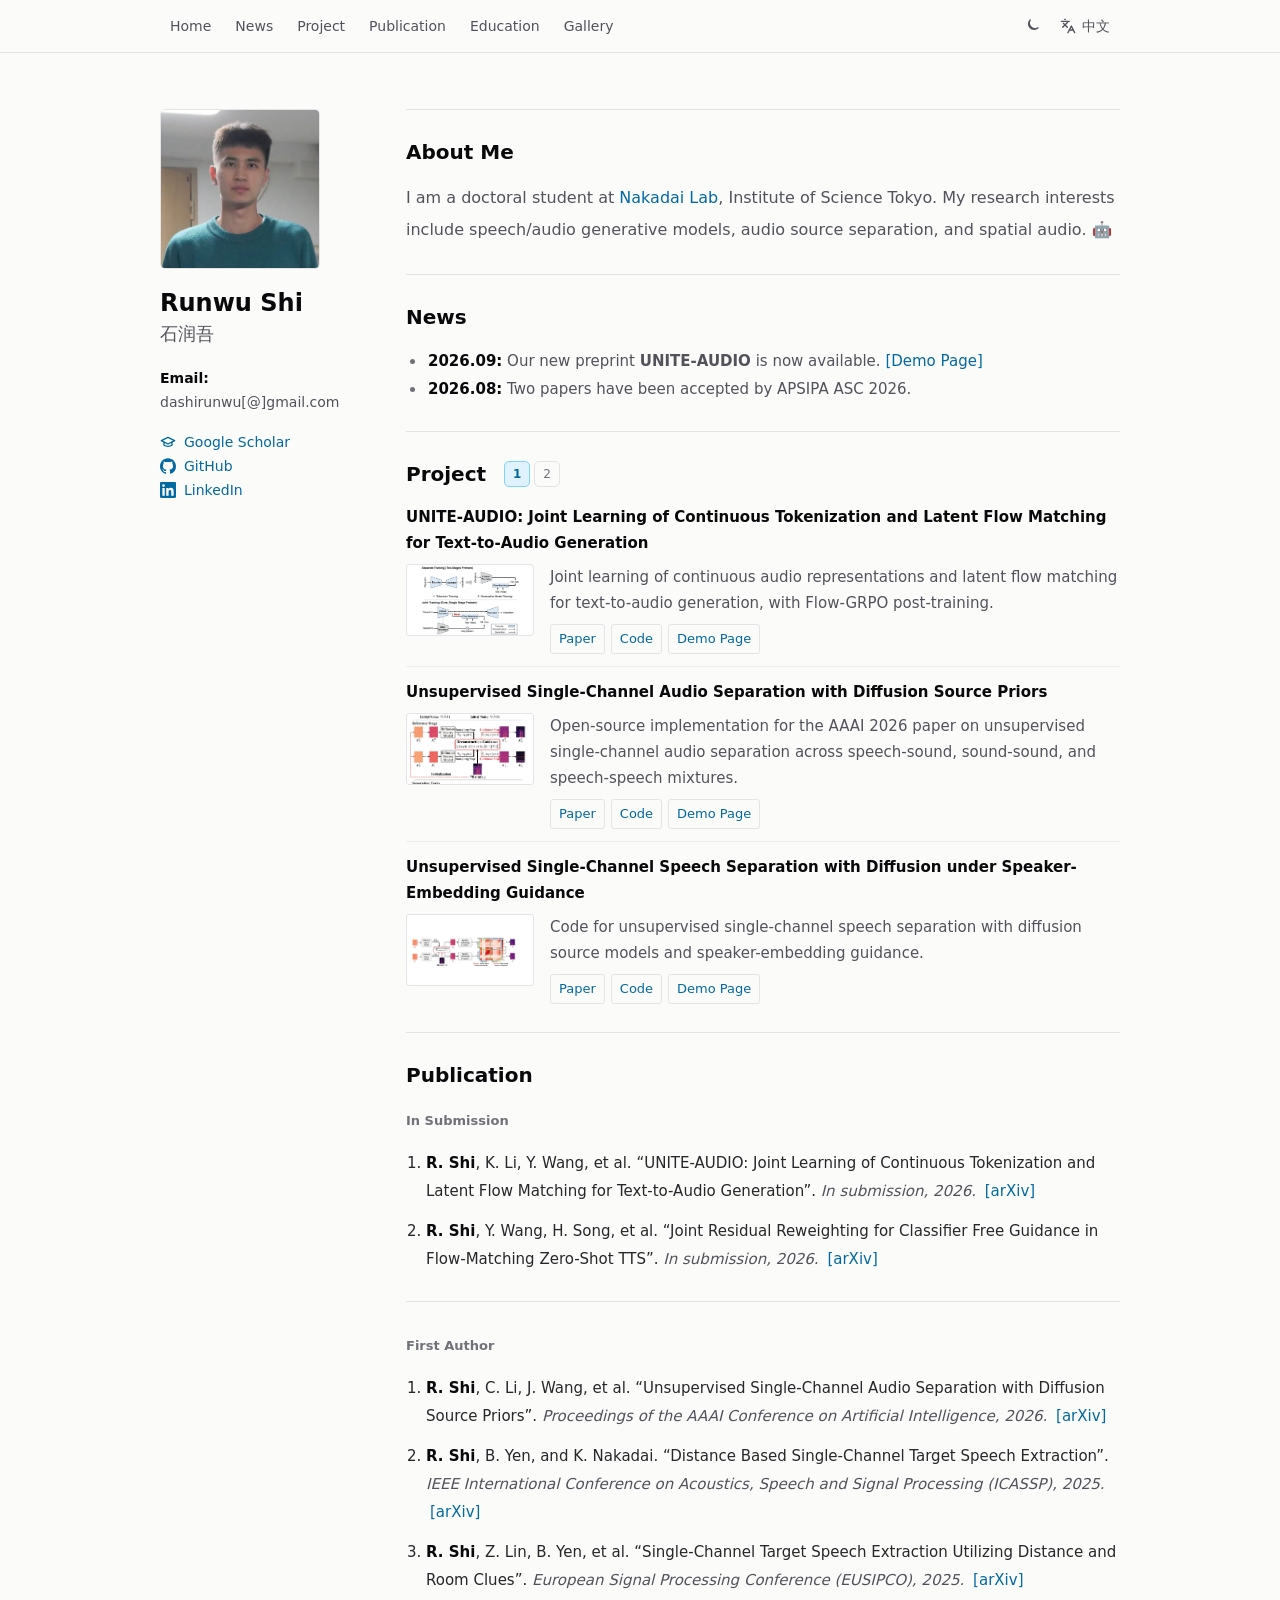
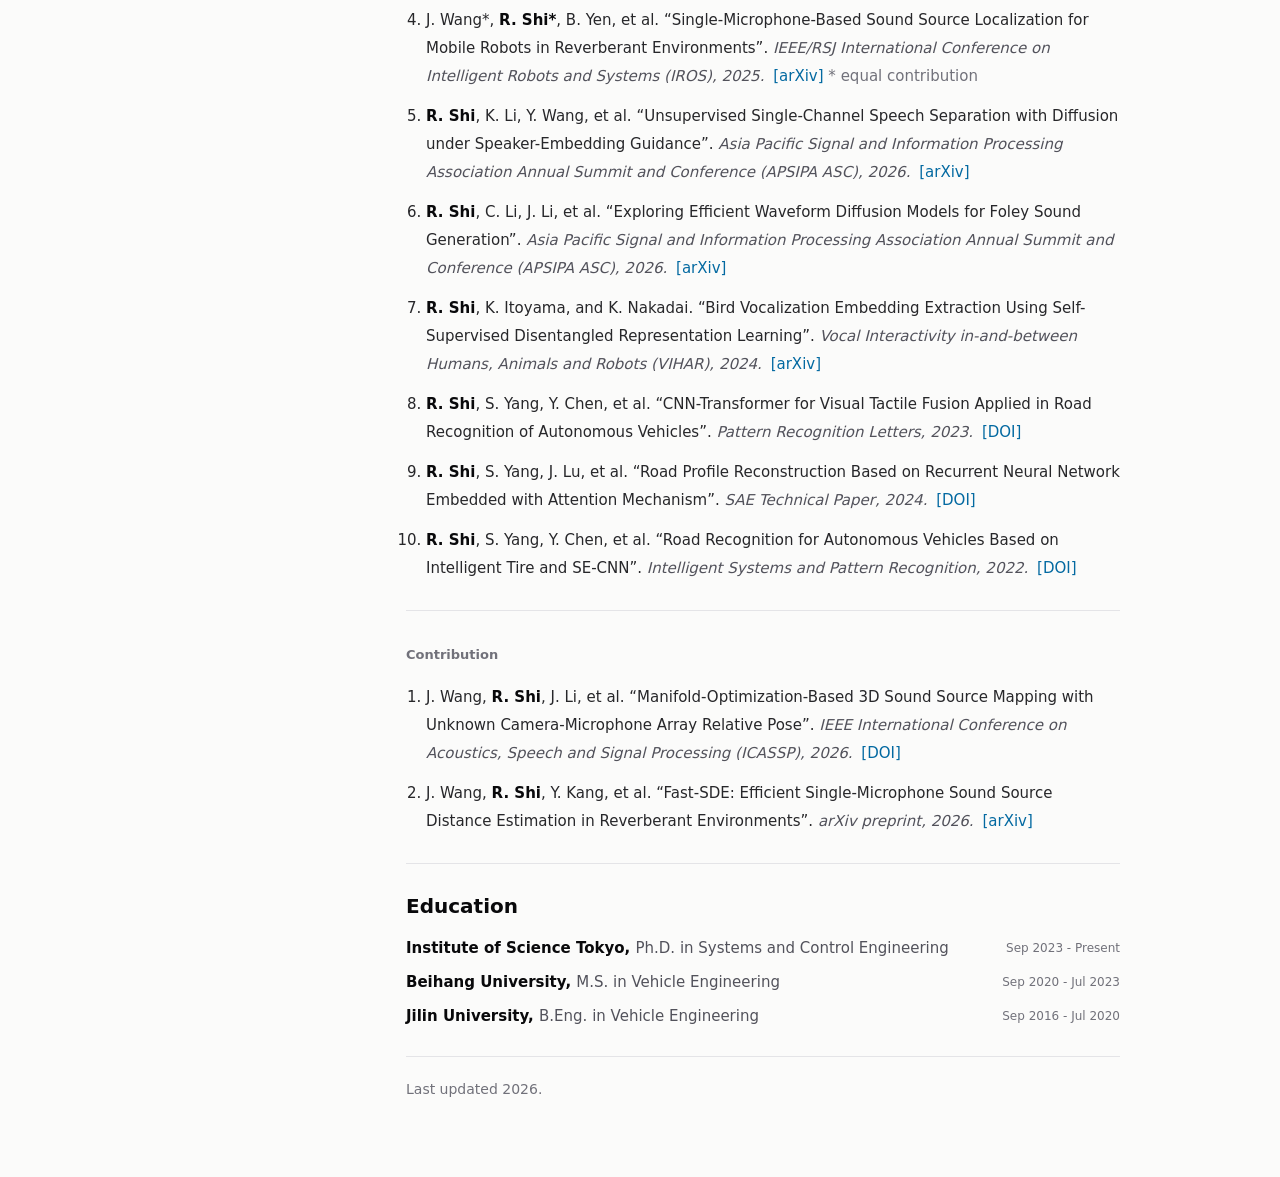
==== commit 00006520: "Use regular weight for APSIPA news" ====
--- a/index.html
+++ b/index.html
@@ -136,8 +136,8 @@
             </li>
             <li>
               <time datetime="2026-08">2026.08:</time>
-              <span class="lang-en">Two papers have been accepted by <strong>APSIPA ASC 2026</strong>.</span>
-              <span class="lang-zh">两篇论文已被 <strong>APSIPA ASC 2026</strong> 录用。</span>
+              <span class="lang-en">Two papers have been accepted by APSIPA ASC 2026.</span>
+              <span class="lang-zh">两篇论文已被 APSIPA ASC 2026 录用。</span>
             </li>
           </ul>
         </section>
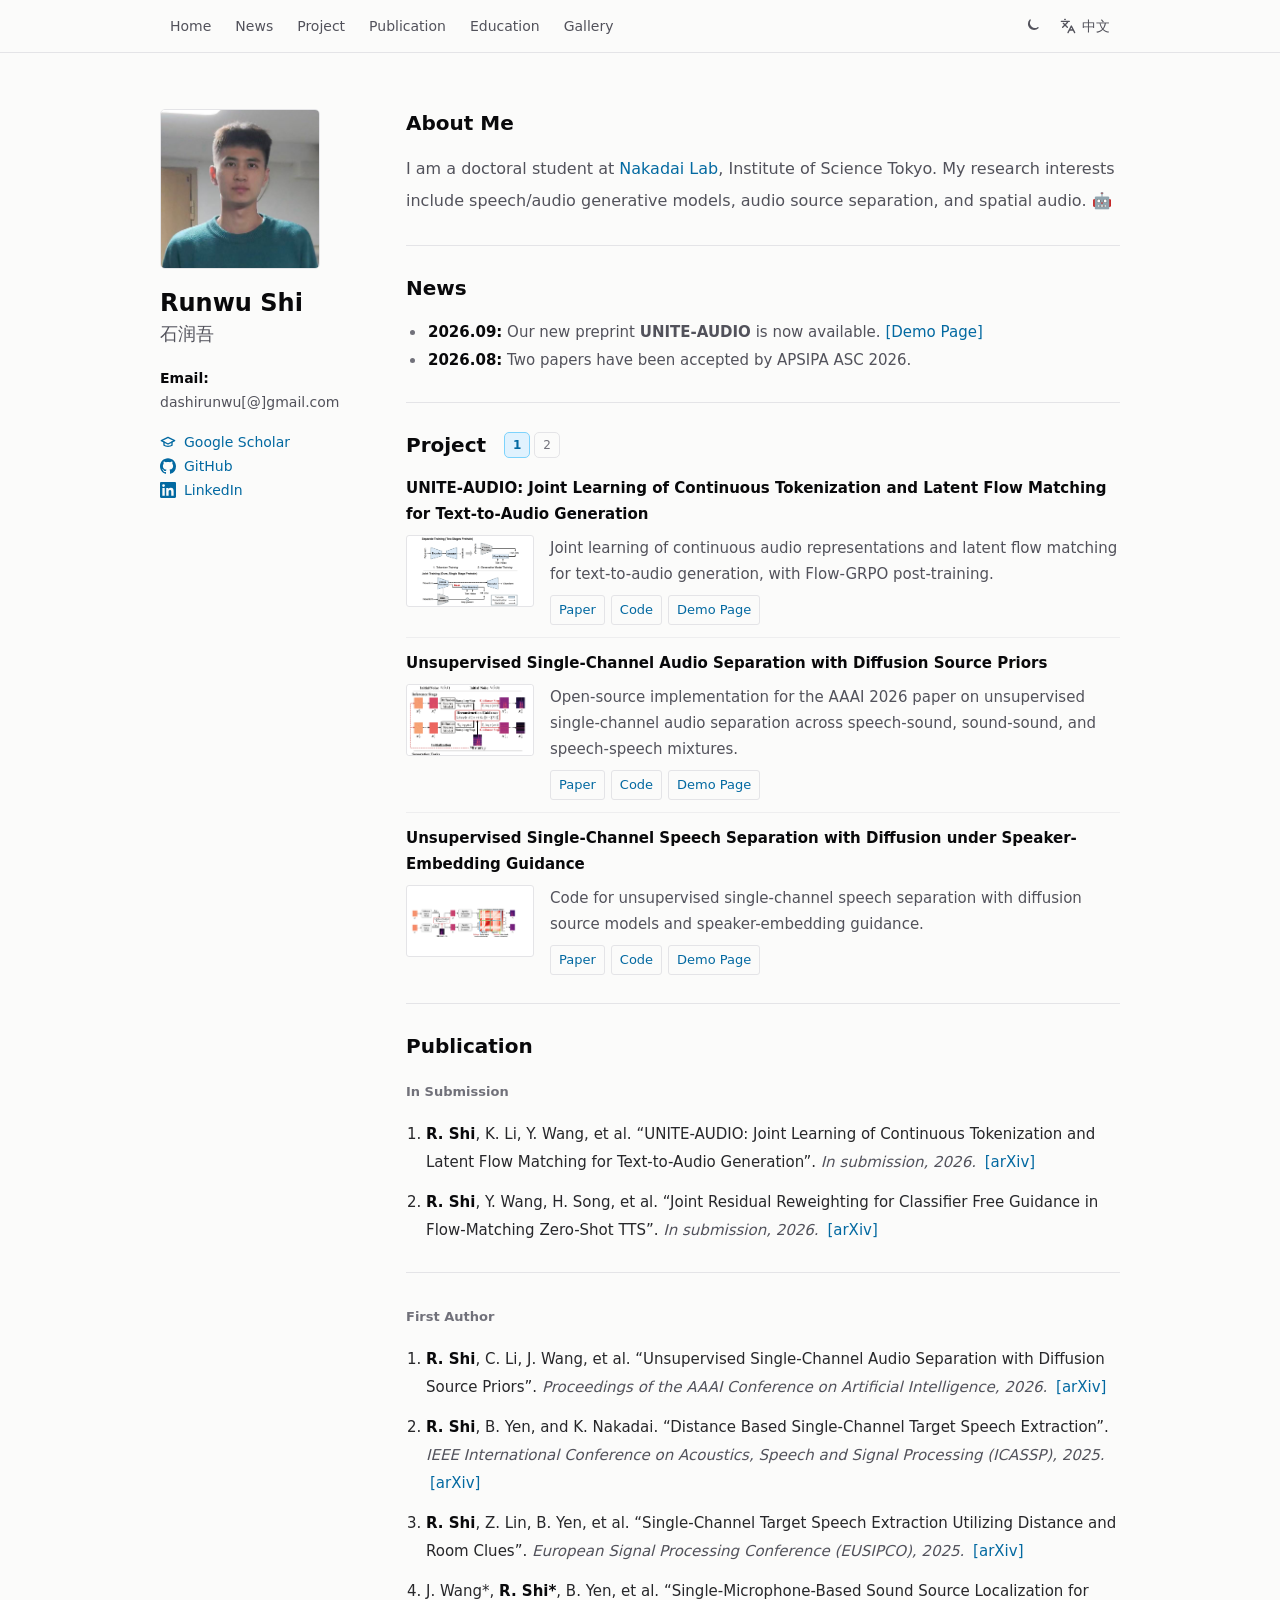
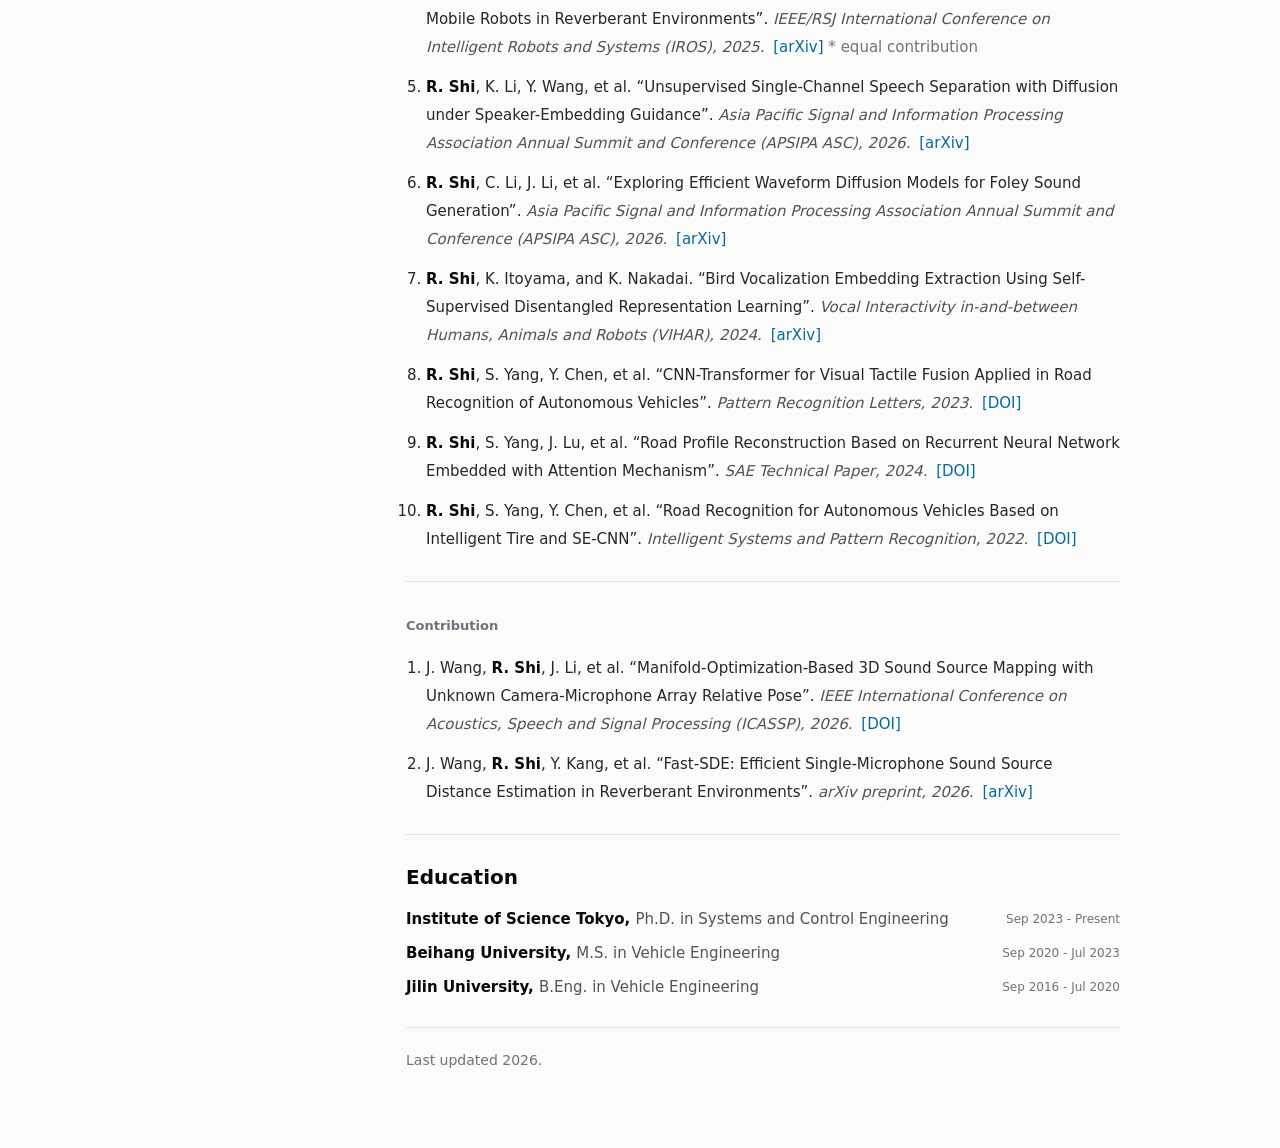
==== commit 03d3b5b1: "Tighten about section spacing" ====
--- a/index.html
+++ b/index.html
@@ -17,7 +17,7 @@
     <meta property="og:type" content="website" />
     <link rel="icon" type="image/png" href="assets/favicon.png" />
     <link rel="apple-touch-icon" href="assets/favicon.png" />
-    <link rel="stylesheet" href="styles.css?v=20260924-5" />
+    <link rel="stylesheet" href="styles.css?v=20260924-6" />
   </head>
   <body>
     <header class="site-header">
--- a/styles.css
+++ b/styles.css
@@ -262,6 +262,11 @@
   padding: 1.75rem 0;
 }
 
+.content > section:first-child {
+  border-top: 0;
+  padding-top: 0;
+}
+
 h2 {
   margin: 0 0 1rem;
   color: var(--heading);
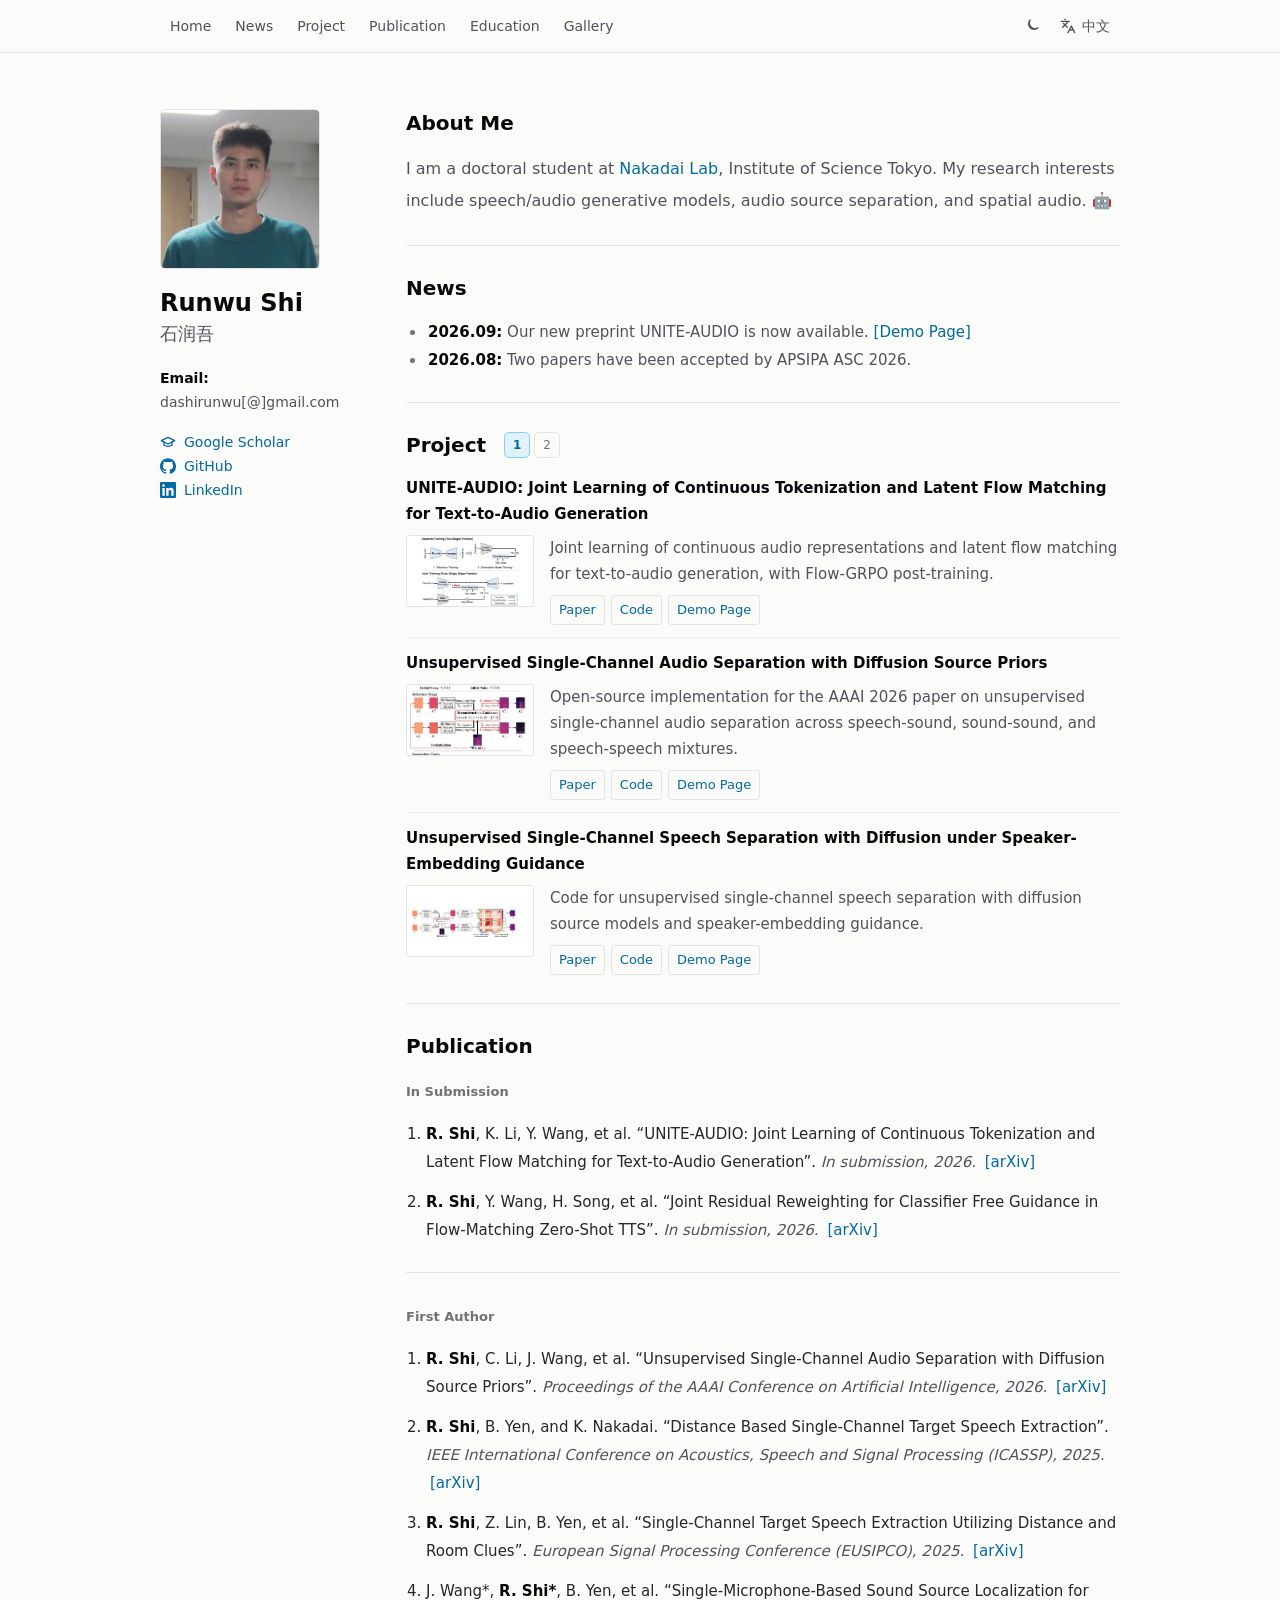
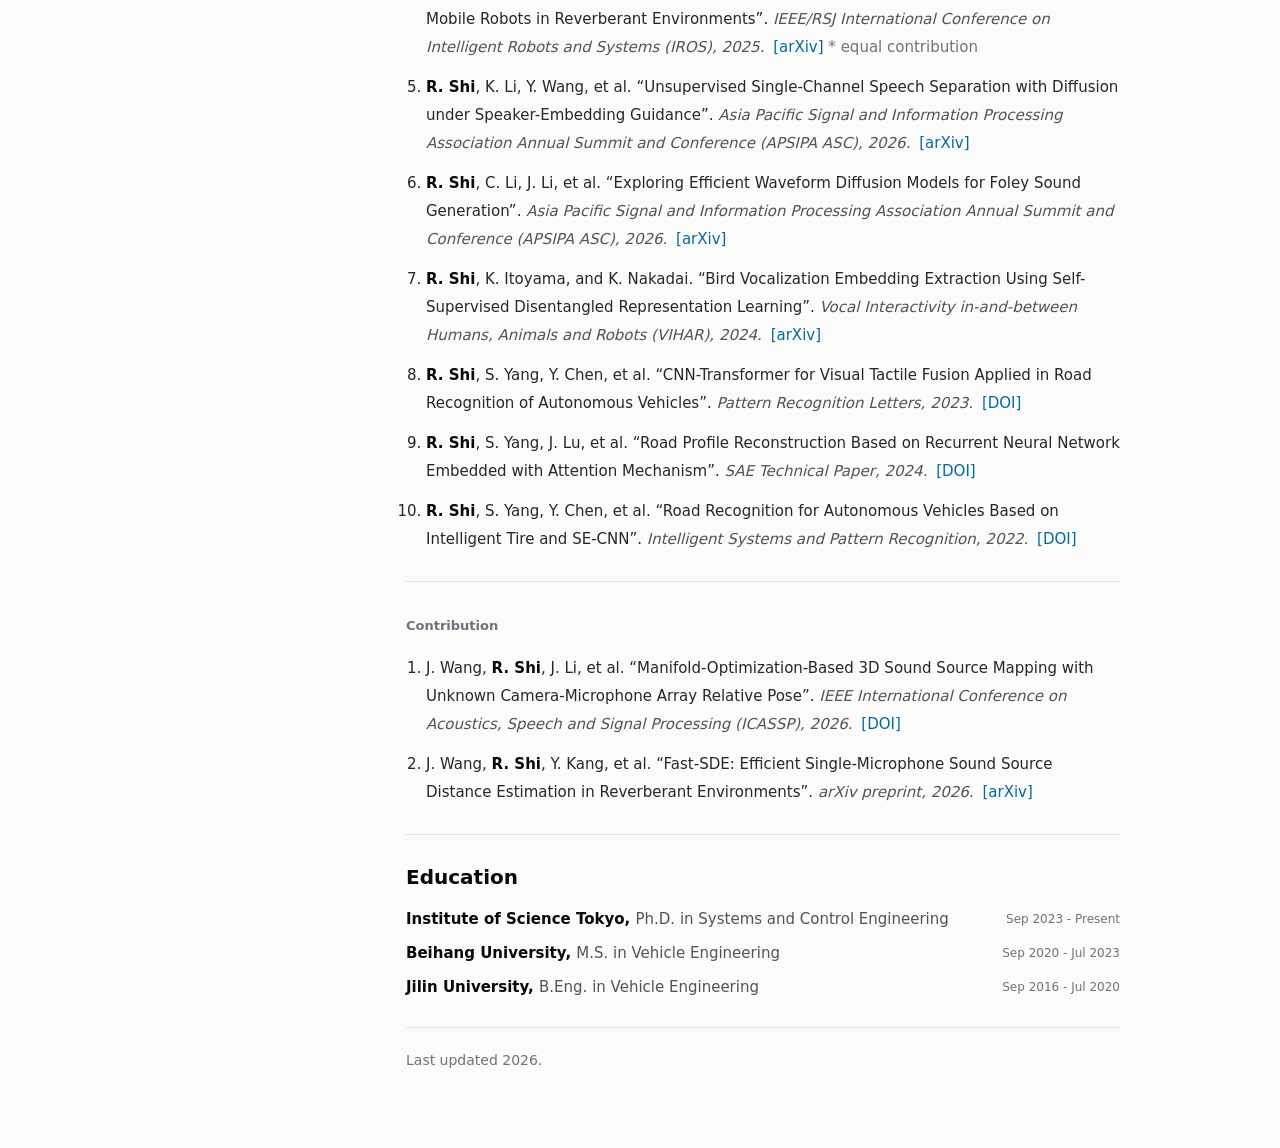
==== commit 1d73b753: "Use regular weight for UNITE-AUDIO news" ====
--- a/index.html
+++ b/index.html
@@ -128,8 +128,8 @@
           <ul class="news-list">
             <li>
               <time datetime="2026-09">2026.09:</time>
-              <span class="lang-en">Our new preprint <strong>UNITE-AUDIO</strong> is now available.</span>
-              <span class="lang-zh">我们的新论文 <strong>UNITE-AUDIO</strong> 现已公开。</span>
+              <span class="lang-en">Our new preprint UNITE-AUDIO is now available.</span>
+              <span class="lang-zh">我们的新论文 UNITE-AUDIO 现已公开。</span>
               <span class="links">
                 <a href="https://runwushi.github.io/Unite-Audio/" target="_blank" rel="noreferrer">[Demo Page]</a>
               </span>
